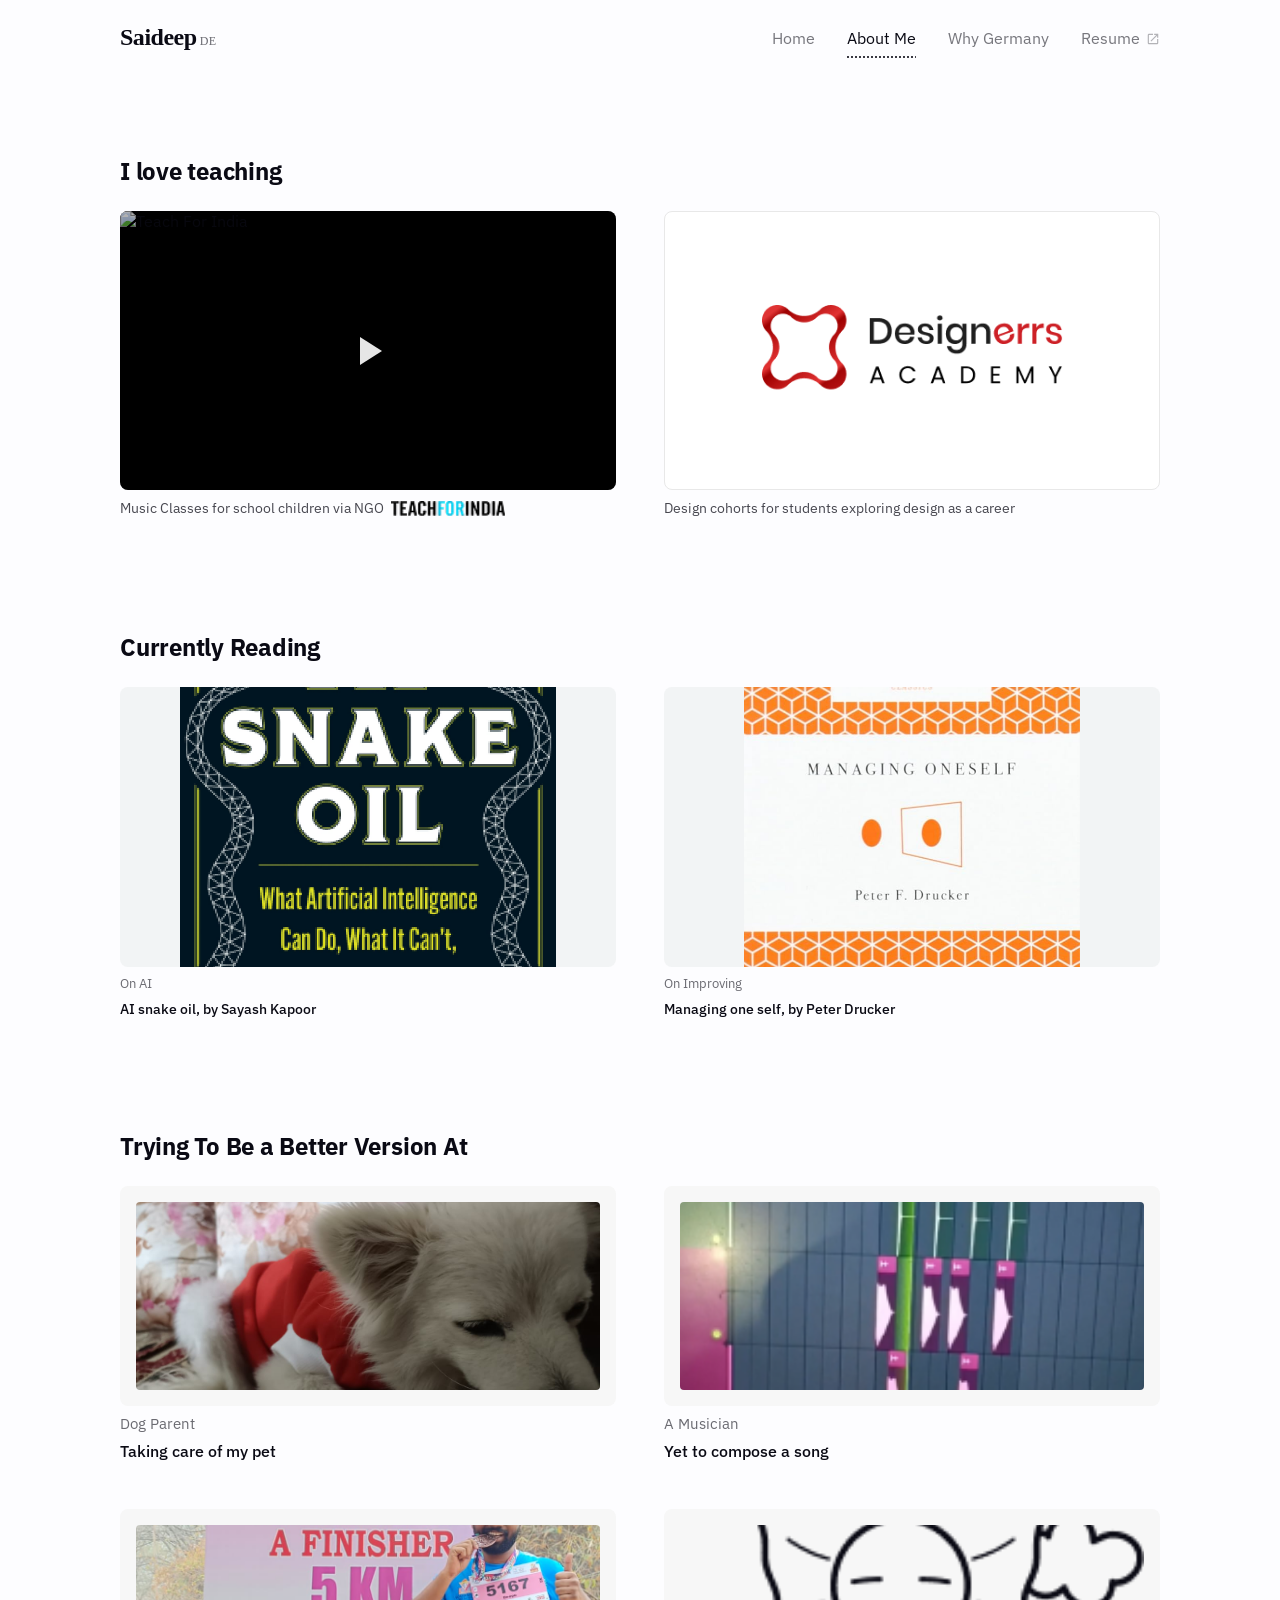
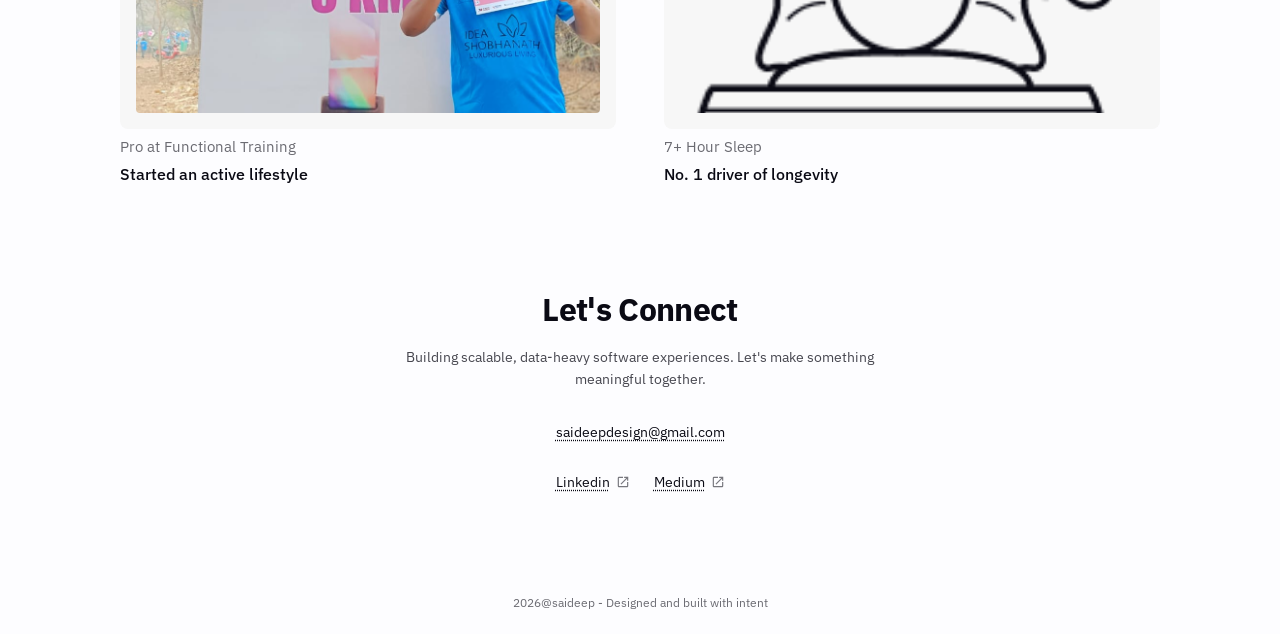
==== aboutme.html @ c702fae1 "Serve German resume PDF locally instead of Google Drive link; match About/Why connect spacing to Ind" ====
﻿<!DOCTYPE html>
<html lang="en">
<head>
  <meta charset="UTF-8" />
  <meta name="viewport" content="width=device-width, initial-scale=1.0" />
  <title>About Me — Saideep</title>
  <meta name=”description” content=”About Saideep Vangala — Senior Product Designer.” />
  <link rel="preconnect" href="https://fonts.googleapis.com" />
  <link rel="preconnect" href="https://fonts.gstatic.com" crossorigin />
  <link href="https://fonts.googleapis.com/css2?family=IBM+Plex+Sans:wght@400;500;600;700&display=swap" rel="stylesheet" />
  <link rel="stylesheet" href="portfolio-ds.css" />
  <script src="cursor.js" defer></script>
</head>
<body class="page-about">

  <!-- NAV (desktop) -->
  <nav>
    <a class="nav-logo" href="./index.html">Saideep<span class="logo-suffix">DE</span></a>
    <ul class="nav-links">
      <li><a href="./index.html">Home</a></li>
      <li><a href="./aboutme.html" class="active">About Me</a></li>
      <li><a href="./whygermany.html" class="why-Germany">Why Germany</a></li>
      <li><a href="./Saideep_Vangala_GER.pdf" target="_blank" rel="noopener">Resume <svg xmlns="http://www.w3.org/2000/svg" width="14" height="14" viewBox="0 0 24 24" fill="currentColor" class="icon-external-link"><path d="M19 19H5V5h7V3H5a2 2 0 00-2 2v14a2 2 0 002 2h14a2 2 0 002-2v-7h-2v7zM14 3v2h3.59l-9.83 9.83 1.41 1.41L19 6.41V10h2V3h-7z"/></svg></a></li>
    </ul>
  </nav>

  <!-- NAV (mobile bottom bar) -->
  <nav class="mobile-nav">
    <a href="./index.html"><span class="mobile-nav-label">Home</span></a>
    <a href="./aboutme.html" class="active"><span class="mobile-nav-label">About Me</span></a>
    <a href="./whygermany.html"><span class="mobile-nav-label">Why Germany</span></a>
    <a href="./Saideep_Vangala_GER.pdf" target="_blank" rel="noopener"><span class="mobile-nav-label">Resume <svg xmlns="http://www.w3.org/2000/svg" width="14" height="14" viewBox="0 0 24 24" fill="currentColor" class="icon-external-link"><path d="M19 19H5V5h7V3H5a2 2 0 00-2 2v14a2 2 0 002 2h14a2 2 0 002-2v-7h-2v7zM14 3v2h3.59l-9.83 9.83 1.41 1.41L19 6.41V10h2V3h-7z"/></svg></span></a>
  </nav>

  <div class="page">

    <!-- TEACHING -->
    <div>
      <h2 class="section-title">I love teaching</h2>
      <div class="teaching-grid">
        <div class="teaching-item">
          <a class="video-wrap" href="https://youtu.be/XAiQ-iBJ-Jc" target="_blank" rel="noopener">
            <img src="https://img.youtube.com/vi/XAiQ-iBJ-Jc/hqdefault.jpg" alt="Teach For India" style="width:100%;height:100%;object-fit:cover;display:block;" />
            <div class="play-btn">
              <svg viewBox="0 0 24 24"><path d="M8 5v14l11-7z"/></svg>
            </div>
          </a>
          <p class="item-label">Music Classes for school children via NGO <img src="images/teach%20for%20India%20Logo.png" alt="Teach For India" style="height:16px;vertical-align:middle;margin-left:4px;" /></p>
        </div>
        <div class="teaching-item">
          <div class="designerrs-wrap">
            <img src="images/designerrsLogo-new.png" alt="Designerrs Academy" />
          </div>
          <p class="item-label">Design cohorts for students exploring design as a career</p>
        </div>
      </div>
    </div>

    <!-- CURRENTLY READING -->
    <div class="reading-section">
      <h2 class="section-title">Currently Reading</h2>
      <div class="reading-grid">
        <div class="book-item">
          <div class="book-cover">
            <img src="images/AI%20Snake%20Oil.png" alt="AI Snake Oil" />
          </div>
          <p class="book-tag">On AI</p>
          <p class="book-title">AI snake oil, by Sayash Kapoor</p>
        </div>
        <div class="book-item">
          <div class="book-cover">
            <img src="images/Managing%20Oneself.jpg" alt="Managing Oneself" />
          </div>
          <p class="book-tag">On Improving</p>
          <p class="book-title">Managing one self, by Peter Drucker</p>
        </div>
      </div>
    </div>

    <!-- HOBBIES -->
    <div>
      <h2 class="section-title">Trying To Be a Better Version At</h2>
      <div class="hobbies-grid">
        <div class="hobby-item">
          <div class="hobby-img">
            <img src="images/Hobby%203.jpg" alt="Dog" />
          </div>
          <p class="hobby-tag">Dog Parent</p>
          <p class="hobby-title">Taking care of my pet</p>
        </div>
        <div class="hobby-item">
          <div class="hobby-img">
            <img src="images/DAW.png" alt="Music" />
          </div>
          <p class="hobby-tag">A Musician</p>
          <p class="hobby-title">Yet to compose a song</p>
        </div>
        <div class="hobby-item">
          <div class="hobby-img">
            <img src="images/Hobby%202.jpg" alt="Running" />
          </div>
          <p class="hobby-tag">Pro at Functional Training</p>
          <p class="hobby-title">Started an active lifestyle</p>
        </div>
        <div class="hobby-item">
          <div class="hobby-img">
            <img src="images/Sleep.png" alt="Sleep" />
          </div>
          <p class="hobby-tag">7+ Hour Sleep</p>
          <p class="hobby-title">No. 1 driver of longevity</p>
        </div>
      </div>
    </div>

    <!-- CONNECT -->
    <div class="connect">
      <h2>Let's Connect</h2>
      <p class="connect-sub">Building scalable, data-heavy software experiences. Let's make something meaningful together.</p>
      <div class="connect-links">
        <a href="mailto:saideepdesign@gmail.com">saideepdesign@gmail.com</a>
        <div class="connect-social">
          <a href="https://www.linkedin.com/in/saideep-vangala/" target="_blank" rel="noopener">Linkedin <svg xmlns="http://www.w3.org/2000/svg" width="14" height="14" viewBox="0 0 24 24" fill="currentColor" class="icon-external-link"><path d="M19 19H5V5h7V3H5a2 2 0 00-2 2v14a2 2 0 002 2h14a2 2 0 002-2v-7h-2v7zM14 3v2h3.59l-9.83 9.83 1.41 1.41L19 6.41V10h2V3h-7z"/></svg></a>
          <a href="https://medium.com/@saideepdesign" target="_blank" rel="noopener">Medium <svg xmlns="http://www.w3.org/2000/svg" width="14" height="14" viewBox="0 0 24 24" fill="currentColor" class="icon-external-link"><path d="M19 19H5V5h7V3H5a2 2 0 00-2 2v14a2 2 0 002 2h14a2 2 0 002-2v-7h-2v7zM14 3v2h3.59l-9.83 9.83 1.41 1.41L19 6.41V10h2V3h-7z"/></svg></a>
        </div>
      </div>
    </div>

  </div>

  <footer>2026@saideep - Designed and built with intent</footer>

</body>
</html>
---- portfolio-ds.css ----
/* ==========================================================================
   PORTFOLIO-DS — Saideep × Norway design system
   One shared stylesheet for index.html, aboutme.html, whynorway.html.

   Structure:
   1. TOKENS     — primitives, then semantic tokens built on top of them
   2. BASE       — reset + global element defaults
   3. ATOMS      — smallest reusable pieces (logo, nav link, button, tag, icon sizing, progress bar)
   4. MOLECULES  — page-specific composite components (cards), grouped by the page they belong to
   5. TEMPLATES  — page-level containers. A few values (section-title size, .page gap, .connect
                   container) genuinely differ per page, so those are scoped under body.page-home /
                   body.page-about / body.page-why rather than forced into one shared value.
   6. RESPONSIVE — breakpoints: ≤960px (tablet), ≤600px (mobile)

   Each HTML page needs exactly one line in <head>:
     <link rel="stylesheet" href="portfolio-ds.css" />
   and a page-identifying class on <body>: page-home / page-about / page-why.
   ========================================================================== */


/* ── 1. TOKENS ─────────────────────────────────────────────────────────── */

:root {
  /* Primitives — raw values, not referenced directly outside this block */
  --color-white:    #FFFFFF;
  --color-gray-25:  #FDFDFF;
  --color-gray-50:  #F7F7F7;
  --color-gray-75:  #F0F4FF;
  --color-gray-100: #EBEBEB;
  --color-gray-150: #E8E8E8;
  --color-gray-200: #DDDDDD;
  --color-ink:      #0A0A14;
  --color-ink-rgb:  10, 10, 20;
  --color-black:    #000000;
  --color-red-500:  #E42F28; /* Norway flag red — decorative accent only */
  --color-blue-600: #205FAF; /* Norway flag blue — decorative accent only */

  --font-sans:  'IBM Plex Sans', sans-serif;
  --font-serif: Georgia, serif;

  --font-size-11: 11px; --font-size-12: 12px; --font-size-13: 13px; --font-size-14: 14px;
  --font-size-15: 15px; --font-size-16: 16px; --font-size-24: 24px; --font-size-28: 28px;
  --font-size-30: 30px; --font-size-32: 32px; --font-size-36: 36px; --font-size-40: 40px;
  --font-size-48: 48px; --font-size-56: 56px;

  --font-weight-regular: 400; --font-weight-medium: 500;
  --font-weight-semibold: 600; --font-weight-bold: 700;

  --line-height-tight: 1.05; --line-height-snug: 1.3; --line-height-normal: 1.5;
  --line-height-relaxed: 1.6; --line-height-loose: 1.7;

  --tracking-tight: -0.02em; --tracking-snug: -0.01em;
  --tracking-wide: 0.03em; --tracking-wider: 0.08em;

  /* Spacing — 8px base unit. --space-half is the one sanctioned exception
     for micro adjustments (icon gaps); never use it between cards/sections. */
  --space-half: 4px; --space-1: 8px; --space-2: 16px; --space-3: 24px;
  --space-4: 32px; --space-5: 40px; --space-6: 48px; --space-7: 56px;
  --space-8: 64px; --space-9: 72px; --space-10: 80px; --space-11: 96px;
  --space-12: 120px; --space-13: 160px;

  --radius-sm: 4px; --radius-md: 8px; --radius-full: 999px;
  --ease-standard: 0.15s ease; --ease-standard-md: 0.2s ease;

  /* Semantic — components should consume these, not the primitives above */
  --color-bg-canvas:              var(--color-gray-25);
  --color-bg-surface:              var(--color-gray-75);
  --color-bg-card:                var(--color-gray-50);
  --color-bg-tag:                 var(--color-gray-100);
  --color-bg-image-placeholder:   var(--color-gray-150);
  --color-bg-image-placeholder-2: var(--color-gray-200);
  --color-bg-overlay-scrim:       rgba(0, 0, 0, 0.3);
  --color-bg-overlay-scrim-hover: rgba(0, 0, 0, 0.45);
  --color-bg-hover-wash:          rgba(var(--color-ink-rgb), 0.04);
  --color-bg-track:               rgba(var(--color-ink-rgb), 0.12);

  /* Text — contrast ratios measured against --color-bg-canvas (#FDFDFF) */
  --color-text-primary:   var(--color-ink);                 /* 19.4:1 — AAA */
  --color-text-secondary: rgba(var(--color-ink-rgb), 0.75); /* 9.1:1  — AAA */
  --color-text-tertiary:  rgba(var(--color-ink-rgb), 0.6);  /* 5.2:1  — AA  */
  --color-text-on-dark:   var(--color-white);
  /* NOTE: components below still use 0.55 alpha in a couple of spots to match
     today's live rendering exactly (mobile-nav inactive state, resume-icon
     opacity). That measures ~4.36:1, just under AA's 4.5:1 floor for normal
     text. --color-text-tertiary above is the corrected token (~5.2:1) — adopt
     it the next time those specific rules get touched. */

  --color-border: var(--color-gray-150);
  --color-brand-red:  var(--color-red-500);
  --color-brand-blue: var(--color-blue-600);

  --space-page-margin:        var(--space-12);
  --space-page-margin-tablet: var(--space-5);
  --space-page-margin-mobile: var(--space-3);
  --space-section-gap:        var(--space-10);
  --space-card-padding-lg:    var(--space-4);
  --space-card-padding-md:    var(--space-2);
  --space-card-gap-roomy:     var(--space-10);
  --space-card-gap-cozy:      var(--space-6);
  --space-card-gap-tight:     var(--space-4);

  --radius-card: var(--radius-md);
  --radius-pill: var(--radius-full);
}


/* ── 2. BASE ───────────────────────────────────────────────────────────── */

*, *::before, *::after { box-sizing: border-box; margin: 0; padding: 0; }

body {
  font-family: var(--font-sans);
  background: var(--color-bg-canvas);
  color: var(--color-text-primary);
  -webkit-font-smoothing: antialiased;
}

a { text-decoration: none; color: inherit; }


/* ── 3. ATOMS ──────────────────────────────────────────────────────────── */

/* Logo / wordmark */
.nav-logo {
  font-size: var(--font-size-24);
  font-weight: var(--font-weight-bold);
  color: var(--color-text-primary);
  letter-spacing: var(--tracking-tight);
  display: flex;
  align-items: baseline;
  gap: 3px; /* micro, intentionally off-grid */
  font-family: var(--font-serif);
}

.nav-logo .logo-suffix {
  font-size: var(--font-size-12);
  font-weight: var(--font-weight-regular);
  opacity: 0.6;
  letter-spacing: var(--tracking-wide);
}

/* Desktop nav bar + nav links (identical on every page) */
nav {
  display: flex;
  align-items: center;
  justify-content: space-between;
  padding: var(--space-3) var(--space-page-margin);
  max-width: 1440px;
  margin: 0 auto;
}

.nav-links {
  display: flex;
  align-items: center;
  gap: var(--space-4);
  list-style: none;
}

.nav-links a {
  font-size: var(--font-size-16);
  font-weight: var(--font-weight-regular);
  color: var(--color-text-primary);
  opacity: 0.55;
  text-decoration: none;
  transition: opacity var(--ease-standard);
}

.nav-links a.active {
  opacity: 1;
  text-decoration: underline;
  text-decoration-style: dotted;
  text-underline-offset: 13px;
  text-decoration-color: var(--color-text-primary);
}

.nav-links a:hover:not(.active) {
  opacity: 1;
  text-decoration: underline;
  text-decoration-style: dotted;
  text-underline-offset: 13px;
  text-decoration-color: var(--color-text-primary);
}

/* Decorative hover-only flourish — country flag gradient text-fill.
   Acceptable only as a transient hover state on a single nav word; never
   use this as a resting/readable text color (contrast ~4.4:1, under AA). */
.nav-links a.why-norway:hover {
  background: linear-gradient(140deg, var(--color-brand-red) 58%, rgba(255,255,255,0.7) 68%, var(--color-brand-blue) 78%);
  -webkit-background-clip: text;
  -webkit-text-fill-color: transparent;
  background-clip: text;
  opacity: 1;
  text-decoration: underline;
  text-decoration-style: dotted;
  text-underline-offset: 13px;
  text-decoration-color: var(--color-text-primary);
}


/* External-link icon (used inline next to "Resume" in nav, and social links in Connect) */
.icon-external-link { opacity: 0.55; vertical-align: middle; margin-left: 2px; transition: opacity var(--ease-standard); }
a:hover .icon-external-link { opacity: 1; }

/* Pill tag — work-tag is the only background-filled pill in the system */
.work-tag {
  font-size: var(--font-size-12);
  font-weight: var(--font-weight-regular);
  color: var(--color-text-secondary);
  background: var(--color-bg-tag);
  padding: var(--space-half) 10px;
  border-radius: var(--radius-pill);
  display: inline-block;
}

/* Outline button — "View Case Study →" */
.work-btn {
  display: inline-flex;
  align-items: center;
  gap: var(--space-1);
  padding: var(--space-2);
  border: 1px dashed var(--color-text-primary);
  border-radius: var(--radius-card);
  font-size: var(--font-size-14);
  font-weight: var(--font-weight-regular);
  color: var(--color-text-primary);
  background: transparent;
  cursor: pointer;
  transition: background var(--ease-standard);
  text-decoration: none;
}

.work-btn:hover { background: var(--color-bg-hover-wash); }
.work-btn svg { width: 14px; height: 14px; flex-shrink: 0; }

/* Play button — overlays a video thumbnail */
.play-btn {
  position: absolute;
  inset: 0;
  display: flex;
  align-items: center;
  justify-content: center;
  background: var(--color-bg-overlay-scrim);
  transition: background var(--ease-standard-md);
}

.play-btn:hover { background: var(--color-bg-overlay-scrim-hover); }
.play-btn svg { width: 48px; height: 48px; fill: var(--color-text-on-dark); opacity: 0.9; }

/* Progress bar — language proficiency indicator */
.lang-bar-wrap { margin-top: var(--space-half); }

.lang-bar {
  height: 4px;
  background: var(--color-bg-track);
  border-radius: var(--radius-pill);
  overflow: hidden;
}

.lang-bar-fill {
  height: 100%;
  background: var(--color-text-primary);
  border-radius: var(--radius-pill);
}

.lang-label { font-size: var(--font-size-13); color: var(--color-text-tertiary); margin-top: 6px; }

/* Mobile bottom nav bar (identical on every page) */
.mobile-nav {
  display: none;
  position: fixed;
  bottom: 0; left: 0; right: 0;
  z-index: 100;
  background: var(--color-bg-canvas);
  box-shadow: 0 -2px 8px rgba(0, 0, 0, 0.06);
  padding: 0 0 env(safe-area-inset-bottom, 0px) 0;
  align-items: stretch;
}

.mobile-nav a {
  flex: 1;
  display: flex;
  justify-content: center;
  min-height: 44px;
  padding: 0 12px;
  font-size: var(--font-size-14);
  font-weight: var(--font-weight-regular);
  color: var(--color-text-primary);
  text-decoration: none;
}

/* Shrink-wraps to the label's own text/icon width, and stretches to the
   full tab height (via the parent's default align-items: stretch) so the
   active indicator below can size and position itself off this box alone. */
.mobile-nav-label {
  position: relative;
  display: inline-flex;
  align-items: center;
  gap: 6px;
}

.mobile-nav a.active {
  font-weight: var(--font-weight-medium);
}

.mobile-nav a.active .mobile-nav-label::before {
  content: '';
  position: absolute;
  top: 0; left: 0; right: 0;
  border-top: 2px dotted var(--color-text-primary);
}

/* Connect block — inner elements (shared verbatim across all 3 pages;
   the outer container is scoped per page in §5 TEMPLATES) */
.connect h2 { font-size: var(--font-size-32); font-weight: var(--font-weight-bold); letter-spacing: var(--tracking-tight); }

.connect-sub {
  font-size: var(--font-size-14);
  color: var(--color-text-secondary);
  line-height: var(--line-height-relaxed);
  max-width: 520px;
  margin-top: -16px; /* micro, intentionally off-grid: pulls sub-line closer to heading */
}

.connect-links { display: flex; flex-direction: column; align-items: center; gap: var(--space-4); }

.connect-links a {
  font-size: var(--font-size-14);
  color: var(--color-text-primary);
  text-decoration: underline;
  text-decoration-style: dotted;
  text-underline-offset: 3px;
}

.connect-social { display: flex; gap: var(--space-3); }
.connect-social a {
  display: inline-flex;
  align-items: center;
  gap: 4px;
  font-size: var(--font-size-14);
  color: var(--color-text-primary);
  text-decoration: underline;
  text-decoration-style: dotted;
  text-underline-offset: 3px;
  text-decoration-color: var(--color-text-primary);
}

/* Footer (identical on every page) */
footer {
  text-align: center;
  padding: var(--space-3) var(--space-page-margin);
  font-size: var(--font-size-12);
  color: var(--color-text-tertiary);
}


/* ── 4. MOLECULES ──────────────────────────────────────────────────────── */

/* — Home: hero — */
.hero {
  max-width: 1440px;
  margin: 0 auto;
  padding: var(--space-13) var(--space-page-margin) var(--space-12);
  display: flex;
  flex-direction: row;
  align-items: flex-start;
  justify-content: space-between;
  gap: 10px; /* micro, intentionally off-grid */
}

.hero-text { flex: 1; }

.hero h1 {
  font-size: var(--font-size-56);
  font-weight: var(--font-weight-bold);
  line-height: var(--line-height-tight);
  letter-spacing: var(--tracking-tight);
  margin-bottom: var(--space-2);
}

.hero-sub { font-size: var(--font-size-14); color: var(--color-text-tertiary); line-height: var(--line-height-relaxed); }
.hero-prev { font-size: var(--font-size-14); color: var(--color-text-tertiary); margin-top: var(--space-4); }
.hero-prev-companies { color: var(--color-text-primary); font-weight: var(--font-weight-semibold); }

.hero-photo {
  width: 28%;
  flex-shrink: 0;
  border-radius: var(--radius-card);
  overflow: hidden;
  background: var(--color-bg-card);
  aspect-ratio: 4/3.5;
}

.hero-photo img {
  width: 100%; height: 100%;
  object-fit: cover;
  object-position: top center;
  filter: grayscale(100%);
  display: block;
}

/* — Home: work cards — */
.work-grid { display: grid; grid-template-columns: 1fr 1fr; gap: var(--space-card-gap-roomy); }

.work-card {
  background: var(--color-bg-card);
  border-radius: var(--radius-card);
  overflow: hidden;
  display: flex;
  flex-direction: row;
  cursor: pointer;
  transition: opacity var(--ease-standard-md);
}

.work-card:hover { opacity: 0.85; }

.work-card-image { width: 42%; flex-shrink: 0; overflow: hidden; background: var(--color-bg-image-placeholder); }
.work-card-image img { width: 100%; height: 100%; object-fit: cover; display: block; }

.work-card-content {
  flex: 1;
  padding: var(--space-card-padding-md);
  display: flex;
  flex-direction: column;
  gap: var(--space-2);
  align-items: flex-start;
}

.work-card-body { display: flex; flex-direction: column; gap: var(--space-1); }
.work-card-body h3 { font-size: var(--font-size-16); font-weight: var(--font-weight-bold); line-height: var(--line-height-snug); letter-spacing: var(--tracking-snug); color: var(--color-text-primary); }
.work-card-body p { font-size: var(--font-size-14); color: var(--color-text-secondary); line-height: var(--line-height-relaxed); }

/* — Home: "why norway" preview cards — */
.why-grid { display: grid; grid-template-columns: 1fr 1fr; gap: var(--space-card-gap-tight); }
.why-card { background: var(--color-bg-card); border-radius: var(--radius-card); padding: var(--space-card-padding-lg); }
.why-card.full { grid-column: 1 / -1; }
.why-card .icon { font-size: var(--font-size-24); margin-bottom: var(--space-2); }
.why-card h3 { font-size: var(--font-size-16); font-weight: var(--font-weight-bold); line-height: var(--line-height-snug); margin-bottom: 10px; letter-spacing: var(--tracking-snug); }
.why-card p { font-size: var(--font-size-14); color: var(--color-text-secondary); line-height: var(--line-height-loose); }

/* — Home: journey cards — */
.journey-grid { display: grid; grid-template-columns: repeat(3, 1fr); gap: var(--space-card-gap-tight); }
.journey-card { background: var(--color-bg-card); border-radius: var(--radius-card); overflow: hidden; }
.journey-card-img { width: 100%; aspect-ratio: 16/9; object-fit: cover; display: block; background: var(--color-bg-image-placeholder-2); }
.journey-card-body { padding: var(--space-2); display: flex; flex-direction: column; gap: 6px; }
.journey-tag { font-size: var(--font-size-12); font-weight: var(--font-weight-semibold); color: var(--color-text-tertiary); text-transform: uppercase; letter-spacing: var(--tracking-wider); }
.journey-card-body h3 { font-size: var(--font-size-15); font-weight: var(--font-weight-bold); line-height: var(--line-height-snug); color: var(--color-text-primary); }
.journey-card-body p { font-size: var(--font-size-14); color: var(--color-text-secondary); line-height: var(--line-height-relaxed); }

/* — About: teaching — */
.teaching-grid { display: grid; grid-template-columns: 1fr 1fr; gap: var(--space-card-gap-cozy); }
.teaching-item { display: flex; flex-direction: column; gap: var(--space-1); }

.video-wrap { position: relative; border-radius: var(--radius-card); overflow: hidden; background: var(--color-black); aspect-ratio: 16/9; }
.video-wrap video { width: 100%; height: 100%; object-fit: cover; display: block; }

.designerrs-wrap {
  border-radius: var(--radius-card);
  overflow: hidden;
  background: var(--color-white);
  border: 1px solid var(--color-border);
  aspect-ratio: 16/9;
  display: flex;
  align-items: center;
  justify-content: center;
  padding: var(--space-4);
}
.designerrs-wrap img { max-width: 70%; max-height: 70%; object-fit: contain; }

.item-label { font-size: var(--font-size-14); color: var(--color-text-secondary); line-height: var(--line-height-normal); }

/* — About: reading — */
.reading-section { background: var(--color-bg-canvas); padding: var(--space-4) 0; }
.reading-grid { display: grid; grid-template-columns: 1fr 1fr; gap: var(--space-card-gap-cozy); }
.book-item { display: flex; flex-direction: column; gap: var(--space-1); }
.book-cover { border-radius: var(--radius-card); overflow: hidden; background: var(--color-bg-card); aspect-ratio: 3/4; max-height: 280px; }
.book-cover img { width: 100%; height: 100%; object-fit: cover; display: block; }
.book-tag { font-size: var(--font-size-13); color: var(--color-text-tertiary); }
.book-title { font-size: var(--font-size-14); font-weight: var(--font-weight-medium); color: var(--color-text-primary); }

/* — About: hobbies — */
.hobbies-grid { display: grid; grid-template-columns: 1fr 1fr; gap: var(--space-card-gap-cozy); }
.hobby-item { display: flex; flex-direction: column; gap: var(--space-1); }
.hobby-img { border-radius: var(--radius-card); overflow: hidden; background: var(--color-bg-card); aspect-ratio: 4/3; max-height: 220px; padding: var(--space-2); }
.hobby-img img { width: 100%; height: 100%; object-fit: cover; display: block; border-radius: var(--radius-sm); }
.hobby-tag { font-size: var(--font-size-15); color: var(--color-text-tertiary); }
.hobby-title { font-size: var(--font-size-16); font-weight: var(--font-weight-medium); color: var(--color-text-primary); }

/* — Why Norway: hero — */
.hero-block { display: flex; flex-direction: column; gap: var(--space-2); }
.hero-block h1 { font-size: var(--font-size-48); font-weight: var(--font-weight-bold); line-height: var(--line-height-tight); letter-spacing: var(--tracking-tight); max-width: 720px; }
.hero-block p { font-size: var(--font-size-16); color: var(--color-text-secondary); line-height: var(--line-height-loose); max-width: 620px; }

/* — Why Norway: reason cards — */
.reason-grid { display: grid; grid-template-columns: 1fr 1fr; gap: var(--space-card-gap-tight); }
.reason-card { background: var(--color-bg-card); border-radius: var(--radius-card); padding: var(--space-card-padding-lg); display: flex; flex-direction: column; gap: 12px; }
.reason-card.full { grid-column: 1 / -1; }
.reason-card .icon { font-size: var(--font-size-24); }
.reason-card h3 { font-size: var(--font-size-16); font-weight: var(--font-weight-bold); line-height: var(--line-height-snug); letter-spacing: var(--tracking-snug); }
.reason-card p { font-size: var(--font-size-14); color: var(--color-text-secondary); line-height: var(--line-height-loose); }

/* — Why Norway: stat row — */
.stat-row { display: grid; grid-template-columns: repeat(3, 1fr); gap: var(--space-card-gap-tight); }
.stat-card { background: var(--color-bg-card); border-radius: var(--radius-card); padding: var(--space-card-padding-lg); display: flex; flex-direction: column; gap: var(--space-1); }
.stat-number { font-size: var(--font-size-36); font-weight: var(--font-weight-bold); letter-spacing: -0.03em; }
.stat-label { font-size: var(--font-size-14); color: var(--color-text-secondary); line-height: var(--line-height-normal); }

/* — Why Norway: culture grid — */
.culture-grid { display: grid; grid-template-columns: repeat(3, 1fr); gap: var(--space-card-gap-tight); }
.culture-card { background: var(--color-bg-card); border-radius: var(--radius-card); overflow: hidden; }
.culture-img { width: 100%; aspect-ratio: 16/9; object-fit: cover; display: block; background: var(--color-bg-image-placeholder-2); }
.culture-body { padding: var(--space-2); display: flex; flex-direction: column; gap: 6px; }
.culture-tag { font-size: var(--font-size-12); font-weight: var(--font-weight-semibold); color: var(--color-text-tertiary); text-transform: uppercase; letter-spacing: var(--tracking-wider); }
.culture-body h3 { font-size: var(--font-size-15); font-weight: var(--font-weight-bold); line-height: var(--line-height-snug); }
.culture-body p { font-size: var(--font-size-14); color: var(--color-text-secondary); line-height: var(--line-height-relaxed); }


/* ── 5. TEMPLATES ──────────────────────────────────────────────────────── */

/* Home: per-section container (no single .page wrapper on this page) */
body.page-home .section { max-width: 1440px; margin: 0 auto; padding: var(--space-10) var(--space-page-margin); }
body.page-home .section-title { font-size: var(--font-size-24); font-weight: var(--font-weight-bold); letter-spacing: var(--tracking-snug); margin-bottom: var(--space-5); }
body.page-home .connect { max-width: 1440px; margin: 0 auto; padding: var(--space-10) var(--space-page-margin); text-align: center; display: flex; flex-direction: column; align-items: center; gap: var(--space-4); }

/* About: single flex-column .page wrapper */
body.page-about .page { max-width: 1440px; margin: 0 auto; padding: var(--space-10) var(--space-page-margin); display: flex; flex-direction: column; gap: var(--space-10); }
body.page-about .section-title { font-size: var(--font-size-24); font-weight: var(--font-weight-bold); letter-spacing: var(--tracking-snug); margin-bottom: var(--space-3); }
body.page-about .connect { text-align: center; display: flex; flex-direction: column; align-items: center; gap: var(--space-4); padding-bottom: 0; margin-top: var(--space-3); }

/* Why Norway: same .page pattern as About, but roomier vertical rhythm and a larger section title */
body.page-why .page { max-width: 1440px; margin: 0 auto; padding: var(--space-10) var(--space-page-margin); display: flex; flex-direction: column; gap: var(--space-13); }
body.page-why .section-title { font-size: var(--font-size-28); font-weight: var(--font-weight-bold); letter-spacing: var(--tracking-snug); margin-bottom: var(--space-3); }
body.page-why .connect { text-align: center; display: flex; flex-direction: column; align-items: center; gap: var(--space-4); padding-bottom: 0; margin-top: var(--space-3); }


/* ── 6. RESPONSIVE ─────────────────────────────────────────────────────── */

@media (max-width: 960px) {
  nav { padding: var(--space-5) var(--space-page-margin-tablet); }
  footer { padding: var(--space-3) var(--space-page-margin-tablet); }

  body.page-home .hero { padding: var(--space-9) var(--space-page-margin-tablet) var(--space-6); }
  body.page-home .hero h1 { font-size: var(--font-size-40); }
  body.page-home .hero-photo { width: 36%; }
  body.page-home .section { padding: var(--space-6) var(--space-page-margin-tablet); }
  body.page-home .work-grid { grid-template-columns: 1fr; gap: var(--space-3); }
  body.page-home .why-grid { grid-template-columns: 1fr; }
  body.page-home .why-card.full { grid-column: 1; }
  body.page-home .journey-grid { grid-template-columns: 1fr 1fr; }
  body.page-home .connect { padding: var(--space-6) var(--space-page-margin-tablet); }

  body.page-about .page,
  body.page-why .page { padding: var(--space-6) var(--space-page-margin-tablet); gap: var(--space-6); }
  body.page-about .teaching-grid { grid-template-columns: 1fr; }
  body.page-about .reading-grid { grid-template-columns: 1fr 1fr; }
  body.page-about .hobbies-grid { grid-template-columns: 1fr 1fr; }

  body.page-why .hero-block h1 { font-size: var(--font-size-36); }
  body.page-why .reason-grid { grid-template-columns: 1fr; }
  body.page-why .reason-card.full { grid-column: 1; }
  body.page-why .stat-row { grid-template-columns: 1fr 1fr; }
  body.page-why .culture-grid { grid-template-columns: 1fr 1fr; }
}

@media (max-width: 600px) {
  nav { display: none; }
  .mobile-nav { display: flex; }
  body { padding-bottom: calc(44px + env(safe-area-inset-bottom, 0px)); }
  footer { padding: var(--space-2) var(--space-page-margin-mobile); }

  body.page-home .hero { padding: var(--space-5) var(--space-page-margin-mobile) var(--space-4); flex-direction: column-reverse; }
  body.page-home .hero-photo { width: 100%; aspect-ratio: 16/9; }
  body.page-home .hero h1 { font-size: var(--font-size-30); }
  body.page-home .section { padding: var(--space-5) var(--space-page-margin-mobile); }
  body.page-home .work-card { flex-direction: column; }
  body.page-home .work-card-image { width: 100%; height: 180px; }
  body.page-home .journey-grid { grid-template-columns: 1fr; }
  body.page-home .connect { padding: var(--space-5) var(--space-page-margin-mobile); }

  body.page-about .page,
  body.page-why .page { padding: var(--space-5) var(--space-page-margin-mobile); gap: var(--space-6); }
  body.page-about .reading-grid { grid-template-columns: 1fr; }
  body.page-about .hobbies-grid { grid-template-columns: 1fr; }

  body.page-why .hero-block h1 { font-size: var(--font-size-28); }
  body.page-why .stat-row { grid-template-columns: 1fr; }
  body.page-why .culture-grid { grid-template-columns: 1fr; }
}

@media (min-width: 601px) {
  .mobile-nav { display: none; }
}


/* ── 7. CUSTOM CURSOR ──────────────────────────────────────────────────── */
/* Only the country flag on .why-norway hover. Native cursor everywhere else. */

.cursor-flag {
  position: fixed;
  top: 0; left: 0;
  pointer-events: none;
  z-index: 9999;
  opacity: 0;
  transition: opacity var(--ease-standard);
  filter: drop-shadow(0 1px 3px rgba(var(--color-ink-rgb), 0.3));
}

html.cursor-flag-active .cursor-flag { opacity: 1; }
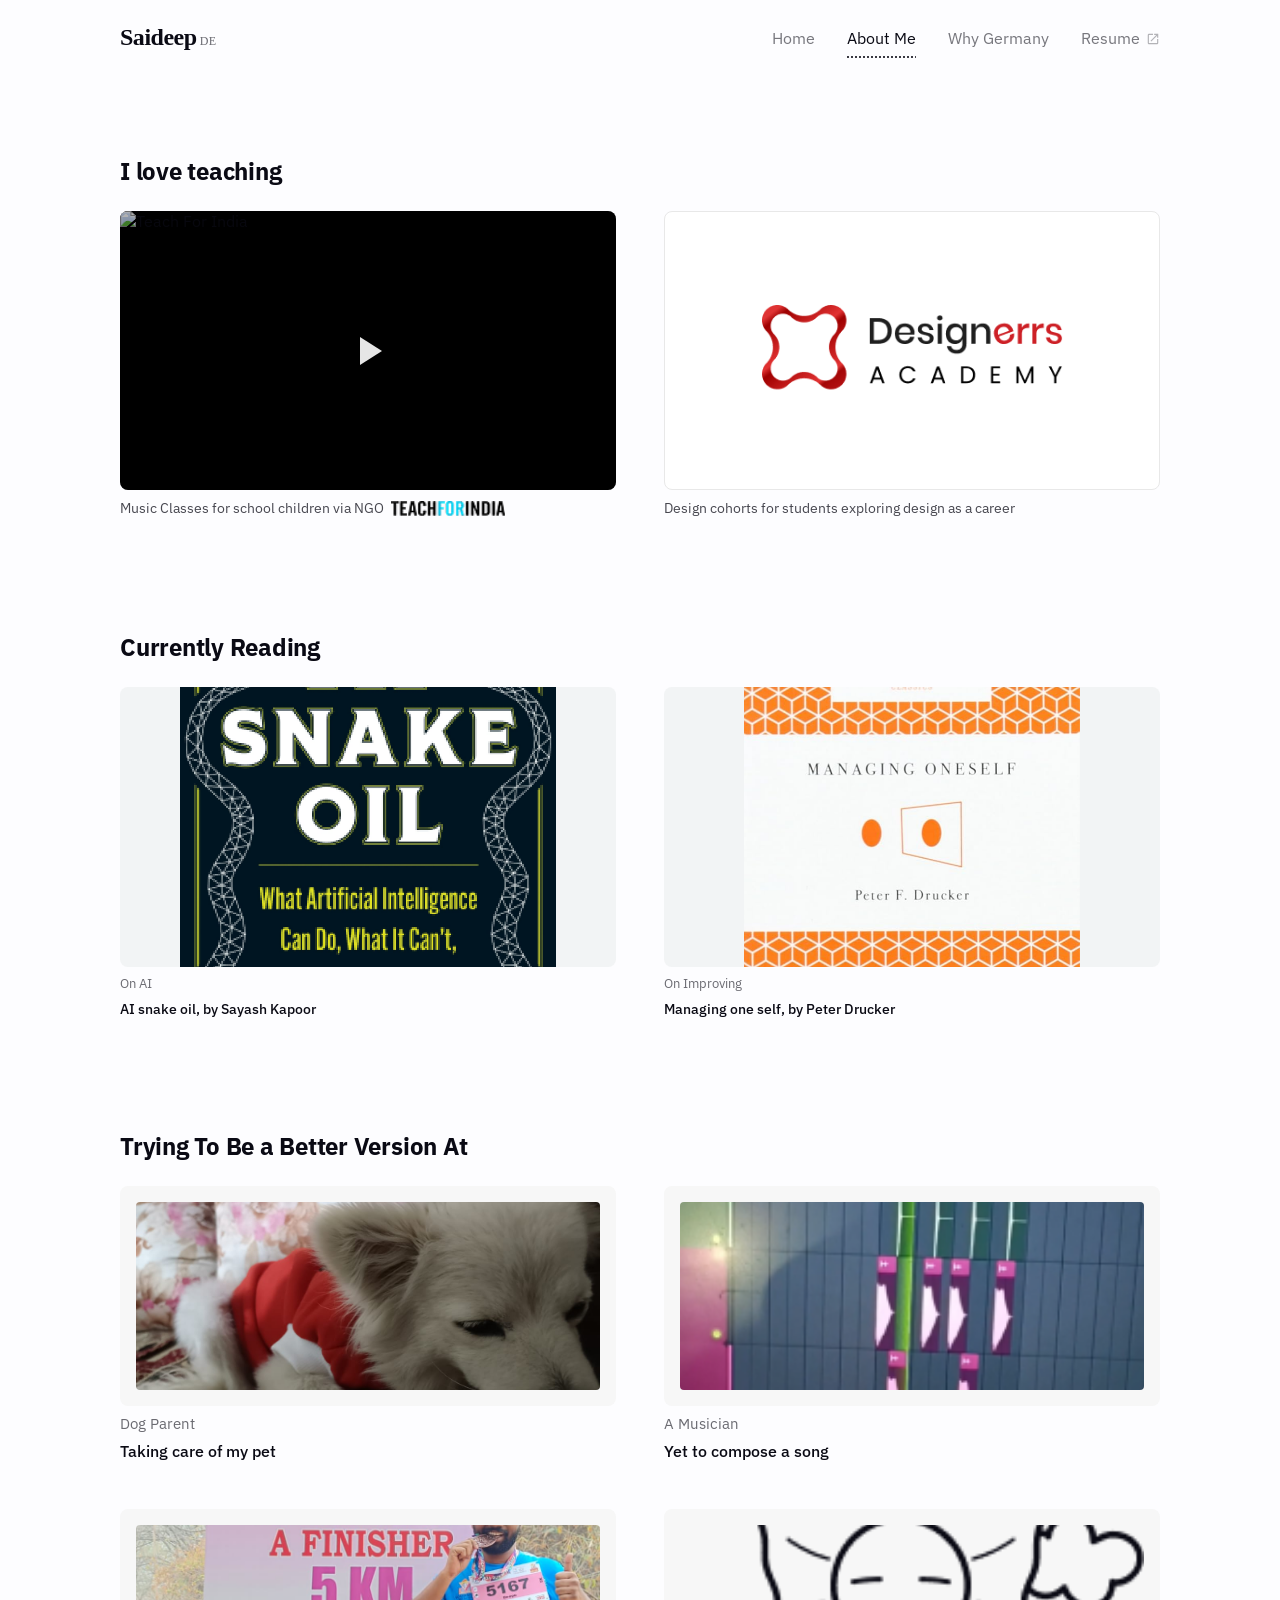
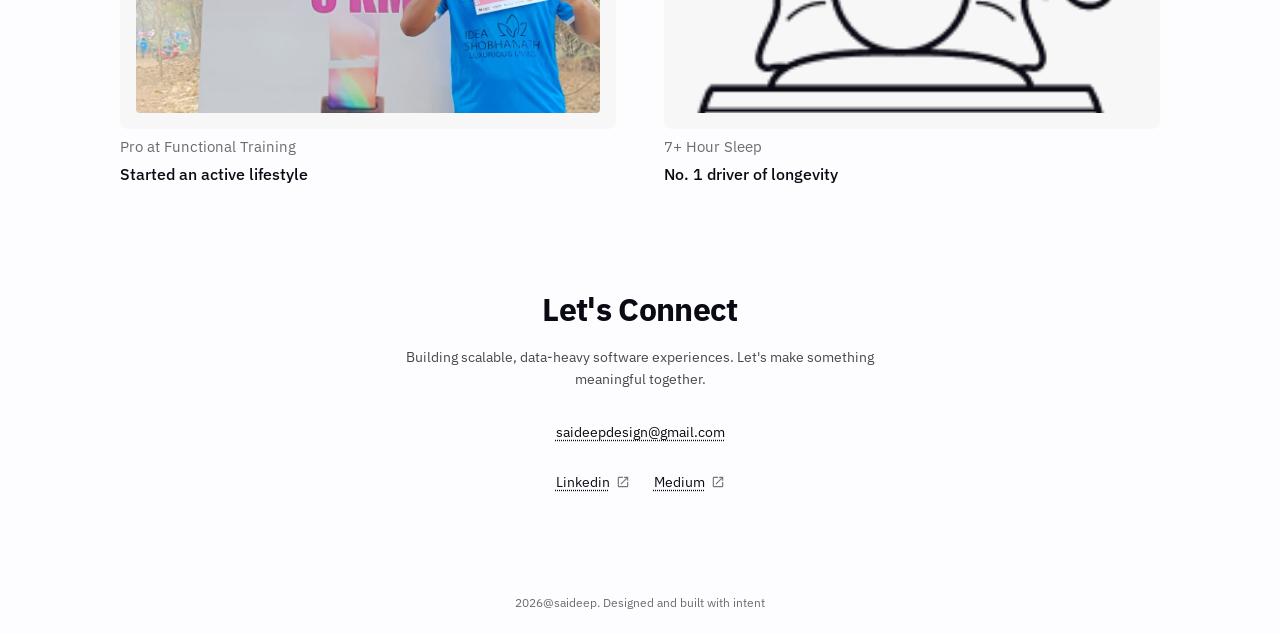
==== commit 6747c97d: "Double Why Germany headline size; remove all dashes from site copy Headline now scales at 96px/72px/" ====
--- a/aboutme.html
+++ b/aboutme.html
@@ -3,8 +3,8 @@
 <head>
   <meta charset="UTF-8" />
   <meta name="viewport" content="width=device-width, initial-scale=1.0" />
-  <title>About Me — Saideep</title>
-  <meta name=”description” content=”About Saideep Vangala — Senior Product Designer.” />
+  <title>About Me: Saideep</title>
+  <meta name=”description” content=”About Saideep Vangala, Senior Product Designer.” />
   <link rel="preconnect" href="https://fonts.googleapis.com" />
   <link rel="preconnect" href="https://fonts.gstatic.com" crossorigin />
   <link href="https://fonts.googleapis.com/css2?family=IBM+Plex+Sans:wght@400;500;600;700&display=swap" rel="stylesheet" />
@@ -127,7 +127,7 @@
 
   </div>
 
-  <footer>2026@saideep - Designed and built with intent</footer>
+  <footer>2026@saideep. Designed and built with intent</footer>
 
 </body>
 </html>
--- a/portfolio-ds.css
+++ b/portfolio-ds.css
@@ -486,9 +486,10 @@
 .hobby-title { font-size: var(--font-size-16); font-weight: var(--font-weight-medium); color: var(--color-text-primary); }
 
 /* — Why Norway: hero — */
-.hero-block { display: flex; flex-direction: column; gap: var(--space-2); }
-.hero-block h1 { font-size: var(--font-size-48); font-weight: var(--font-weight-bold); line-height: var(--line-height-tight); letter-spacing: var(--tracking-tight); max-width: 720px; }
-.hero-block p { font-size: var(--font-size-16); color: var(--color-text-secondary); line-height: var(--line-height-loose); max-width: 620px; }
+.hero-block { display: flex; flex-direction: row; align-items: flex-start; justify-content: space-between; gap: var(--space-6); }
+.hero-block h1 { font-size: calc(var(--font-size-48) * 2); font-weight: var(--font-weight-bold); line-height: var(--line-height-tight); letter-spacing: var(--tracking-tight); max-width: 680px; flex-shrink: 0; }
+.hero-block-copy { display: flex; flex-direction: column; gap: var(--space-4); padding-top: var(--space-1); }
+.hero-block p { font-size: var(--font-size-16); color: var(--color-text-secondary); line-height: var(--line-height-loose); max-width: 420px; }
 
 /* — Why Norway: reason cards — */
 .reason-grid { display: grid; grid-template-columns: 1fr 1fr; gap: var(--space-card-gap-tight); }
@@ -554,7 +555,10 @@
   body.page-about .reading-grid { grid-template-columns: 1fr 1fr; }
   body.page-about .hobbies-grid { grid-template-columns: 1fr 1fr; }
 
-  body.page-why .hero-block h1 { font-size: var(--font-size-36); }
+  .hero-block { flex-direction: column; gap: var(--space-3); }
+  .hero-block h1 { max-width: none; }
+  .hero-block-copy { padding-top: 0; }
+  body.page-why .hero-block h1 { font-size: calc(var(--font-size-36) * 2); max-width: none; }
   body.page-why .reason-grid { grid-template-columns: 1fr; }
   body.page-why .reason-card.full { grid-column: 1; }
   body.page-why .stat-row { grid-template-columns: 1fr 1fr; }
@@ -581,7 +585,7 @@
   body.page-about .reading-grid { grid-template-columns: 1fr; }
   body.page-about .hobbies-grid { grid-template-columns: 1fr; }
 
-  body.page-why .hero-block h1 { font-size: var(--font-size-28); }
+  body.page-why .hero-block h1 { font-size: calc(var(--font-size-28) * 2); }
   body.page-why .stat-row { grid-template-columns: 1fr; }
   body.page-why .culture-grid { grid-template-columns: 1fr; }
 }
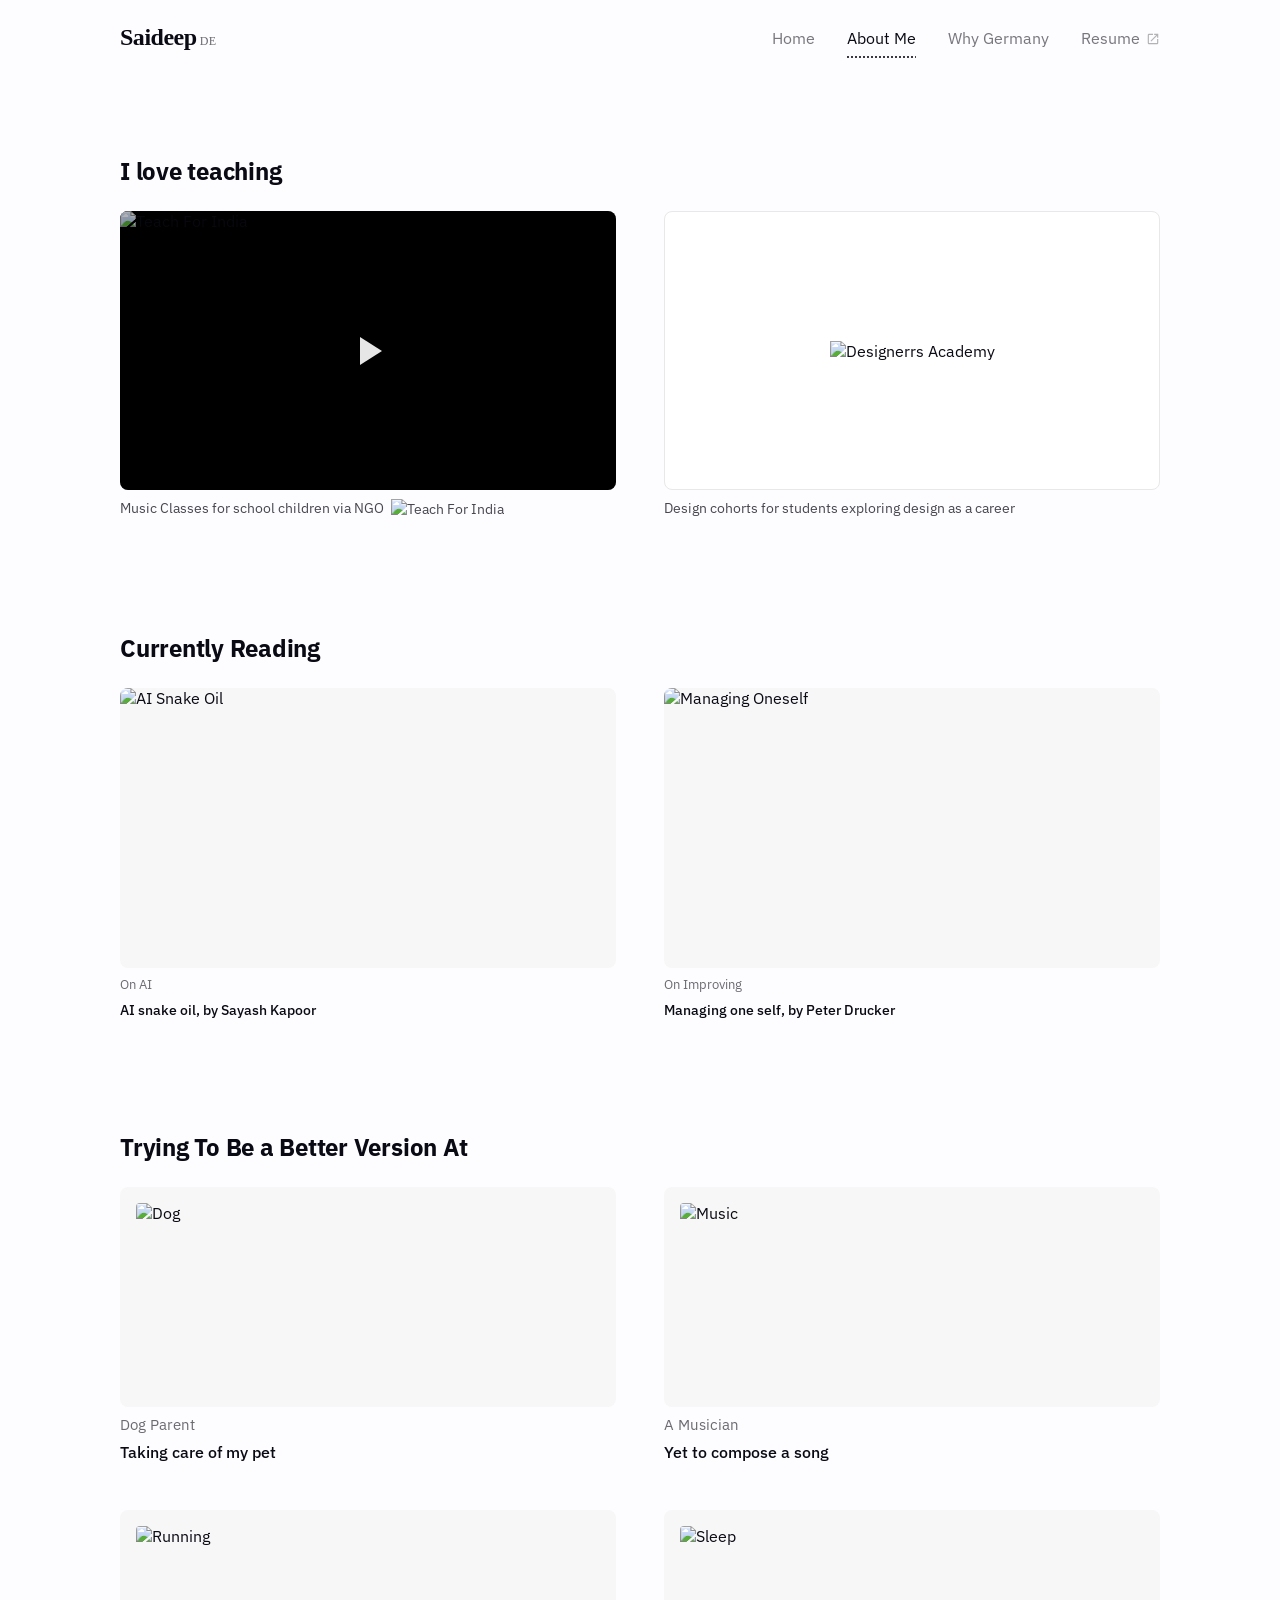
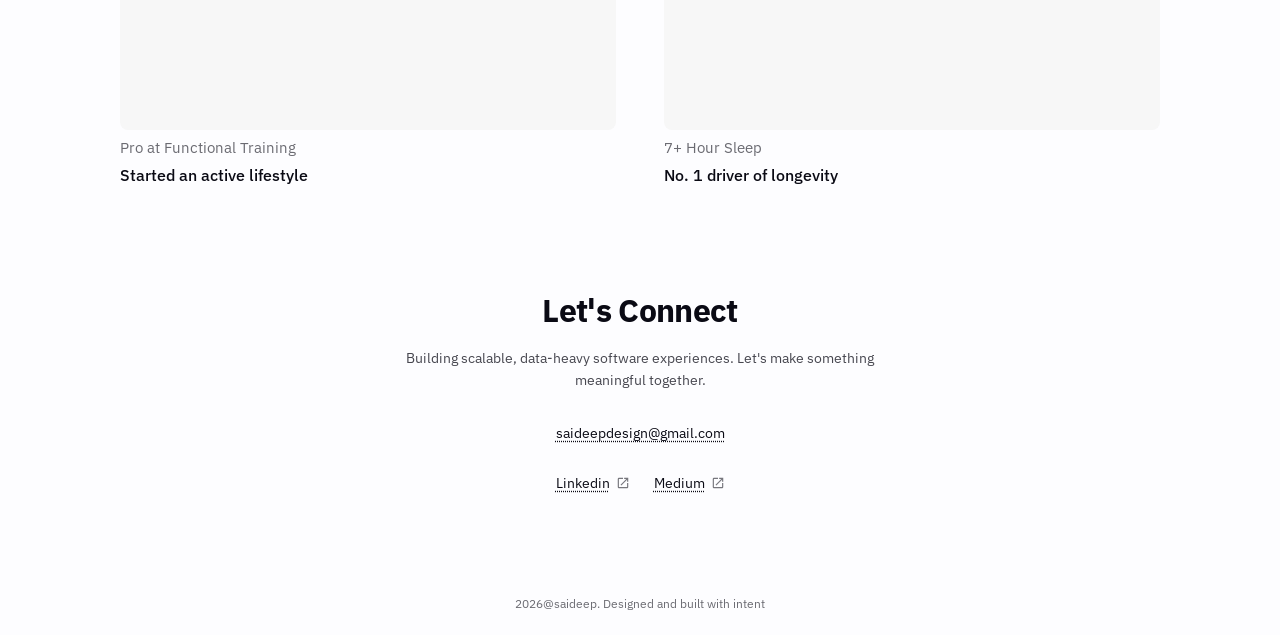
==== commit 34db8800: "Switch shared images to the design-system CDN, drop local duplicates Replaces the 13 images duplicat" ====
--- a/aboutme.html
+++ b/aboutme.html
@@ -45,11 +45,11 @@
               <svg viewBox="0 0 24 24"><path d="M8 5v14l11-7z"/></svg>
             </div>
           </a>
-          <p class="item-label">Music Classes for school children via NGO <img src="images/teach%20for%20India%20Logo.png" alt="Teach For India" style="height:16px;vertical-align:middle;margin-left:4px;" /></p>
+          <p class="item-label">Music Classes for school children via NGO <img src="https://saideepv.github.io/Coomon-portfolios-design-system/assets/Common%20Images/teach%20for%20India%20Logo.png" alt="Teach For India" style="height:16px;vertical-align:middle;margin-left:4px;" /></p>
         </div>
         <div class="teaching-item">
           <div class="designerrs-wrap">
-            <img src="images/designerrsLogo-new.png" alt="Designerrs Academy" />
+            <img src="https://saideepv.github.io/Coomon-portfolios-design-system/assets/Common%20Images/designerrsLogo-new.png" alt="Designerrs Academy" />
           </div>
           <p class="item-label">Design cohorts for students exploring design as a career</p>
         </div>
@@ -62,14 +62,14 @@
       <div class="reading-grid">
         <div class="book-item">
           <div class="book-cover">
-            <img src="images/AI%20Snake%20Oil.png" alt="AI Snake Oil" />
+            <img src="https://saideepv.github.io/Coomon-portfolios-design-system/assets/Common%20Images/AI%20Snake%20Oil.png" alt="AI Snake Oil" />
           </div>
           <p class="book-tag">On AI</p>
           <p class="book-title">AI snake oil, by Sayash Kapoor</p>
         </div>
         <div class="book-item">
           <div class="book-cover">
-            <img src="images/Managing%20Oneself.jpg" alt="Managing Oneself" />
+            <img src="https://saideepv.github.io/Coomon-portfolios-design-system/assets/Common%20Images/Managing%20Oneself.jpg" alt="Managing Oneself" />
           </div>
           <p class="book-tag">On Improving</p>
           <p class="book-title">Managing one self, by Peter Drucker</p>
@@ -83,28 +83,28 @@
       <div class="hobbies-grid">
         <div class="hobby-item">
           <div class="hobby-img">
-            <img src="images/Hobby%203.jpg" alt="Dog" />
+            <img src="https://saideepv.github.io/Coomon-portfolios-design-system/assets/Common%20Images/Hobby%203.jpg" alt="Dog" />
           </div>
           <p class="hobby-tag">Dog Parent</p>
           <p class="hobby-title">Taking care of my pet</p>
         </div>
         <div class="hobby-item">
           <div class="hobby-img">
-            <img src="images/DAW.png" alt="Music" />
+            <img src="https://saideepv.github.io/Coomon-portfolios-design-system/assets/Common%20Images/DAW.png" alt="Music" />
           </div>
           <p class="hobby-tag">A Musician</p>
           <p class="hobby-title">Yet to compose a song</p>
         </div>
         <div class="hobby-item">
           <div class="hobby-img">
-            <img src="images/Hobby%202.jpg" alt="Running" />
+            <img src="https://saideepv.github.io/Coomon-portfolios-design-system/assets/Common%20Images/Hobby%202.jpg" alt="Running" />
           </div>
           <p class="hobby-tag">Pro at Functional Training</p>
           <p class="hobby-title">Started an active lifestyle</p>
         </div>
         <div class="hobby-item">
           <div class="hobby-img">
-            <img src="images/Sleep.png" alt="Sleep" />
+            <img src="https://saideepv.github.io/Coomon-portfolios-design-system/assets/Common%20Images/Sleep.png" alt="Sleep" />
           </div>
           <p class="hobby-tag">7+ Hour Sleep</p>
           <p class="hobby-title">No. 1 driver of longevity</p>
--- a/portfolio-ds.css
+++ b/portfolio-ds.css
@@ -1,6 +1,6 @@
 /* ==========================================================================
-   PORTFOLIO-DS — Saideep × Norway design system
-   One shared stylesheet for index.html, aboutme.html, whynorway.html.
+   PORTFOLIO-DS — Saideep × Germany design system
+   One shared stylesheet for index.html, aboutme.html, whygermany.html.
 
    Structure:
    1. TOKENS     — primitives, then semantic tokens built on top of them
@@ -32,8 +32,6 @@
   --color-ink:      #0A0A14;
   --color-ink-rgb:  10, 10, 20;
   --color-black:    #000000;
-  --color-red-500:  #E42F28; /* Norway flag red — decorative accent only */
-  --color-blue-600: #205FAF; /* Norway flag blue — decorative accent only */
 
   --font-sans:  'IBM Plex Sans', sans-serif;
   --font-serif: Georgia, serif;
@@ -41,13 +39,13 @@
   --font-size-11: 11px; --font-size-12: 12px; --font-size-13: 13px; --font-size-14: 14px;
   --font-size-15: 15px; --font-size-16: 16px; --font-size-24: 24px; --font-size-28: 28px;
   --font-size-30: 30px; --font-size-32: 32px; --font-size-36: 36px; --font-size-40: 40px;
-  --font-size-48: 48px; --font-size-56: 56px;
+  --font-size-48: 48px; --font-size-56: 56px; --font-size-72: 72px; --font-size-76: 76px;
 
   --font-weight-regular: 400; --font-weight-medium: 500;
   --font-weight-semibold: 600; --font-weight-bold: 700;
 
-  --line-height-tight: 1.05; --line-height-snug: 1.3; --line-height-normal: 1.5;
-  --line-height-relaxed: 1.6; --line-height-loose: 1.7;
+  --line-height-tight: 1.05; --line-height-display: 1.15; --line-height-snug: 1.3;
+  --line-height-normal: 1.5; --line-height-relaxed: 1.6; --line-height-loose: 1.7;
 
   --tracking-tight: -0.02em; --tracking-snug: -0.01em;
   --tracking-wide: 0.03em; --tracking-wider: 0.08em;
@@ -86,8 +84,8 @@
      it the next time those specific rules get touched. */
 
   --color-border: var(--color-gray-150);
-  --color-brand-red:  var(--color-red-500);
-  --color-brand-blue: var(--color-blue-600);
+  --shadow-mobile-nav: 0 -2px 8px rgba(0, 0, 0, 0.06);
+  --shadow-flag: 0 2px 10px rgba(0, 0, 0, 0.18);
 
   --space-page-margin:        var(--space-12);
   --space-page-margin-tablet: var(--space-5);
@@ -139,6 +137,16 @@
   letter-spacing: var(--tracking-wide);
 }
 
+/* Display heading — large hero-style headline, reusable across pages.
+   Responsive sizing (72px tablet / 56px mobile) lives with this class
+   in §6 RESPONSIVE, not on the page-specific container. */
+.display-heading {
+  font-size: var(--font-size-76);
+  font-weight: var(--font-weight-bold);
+  line-height: var(--line-height-display);
+  letter-spacing: var(--tracking-tight);
+}
+
 /* Desktop nav bar + nav links (identical on every page) */
 nav {
   display: flex;
@@ -180,22 +188,6 @@
   text-underline-offset: 13px;
   text-decoration-color: var(--color-text-primary);
 }
-
-/* Decorative hover-only flourish — country flag gradient text-fill.
-   Acceptable only as a transient hover state on a single nav word; never
-   use this as a resting/readable text color (contrast ~4.4:1, under AA). */
-.nav-links a.why-norway:hover {
-  background: linear-gradient(140deg, var(--color-brand-red) 58%, rgba(255,255,255,0.7) 68%, var(--color-brand-blue) 78%);
-  -webkit-background-clip: text;
-  -webkit-text-fill-color: transparent;
-  background-clip: text;
-  opacity: 1;
-  text-decoration: underline;
-  text-decoration-style: dotted;
-  text-underline-offset: 13px;
-  text-decoration-color: var(--color-text-primary);
-}
-
 
 /* External-link icon (used inline next to "Resume" in nav, and social links in Connect) */
 .icon-external-link { opacity: 0.55; vertical-align: middle; margin-left: 2px; transition: opacity var(--ease-standard); }
@@ -271,7 +263,7 @@
   bottom: 0; left: 0; right: 0;
   z-index: 100;
   background: var(--color-bg-canvas);
-  box-shadow: 0 -2px 8px rgba(0, 0, 0, 0.06);
+  box-shadow: var(--shadow-mobile-nav);
   padding: 0 0 env(safe-area-inset-bottom, 0px) 0;
   align-items: stretch;
 }
@@ -416,6 +408,9 @@
 .work-card-image { width: 42%; flex-shrink: 0; overflow: hidden; background: var(--color-bg-image-placeholder); }
 .work-card-image img { width: 100%; height: 100%; object-fit: cover; display: block; }
 
+/* Placeholder gradient thumbnail, for cards without a real screenshot yet */
+.work-card-image.placeholder-gradient { background: linear-gradient(135deg, #14171a 0%, #2c2c34 50%, #52525b 100%); }
+
 .work-card-content {
   flex: 1;
   padding: var(--space-card-padding-md);
@@ -485,27 +480,56 @@
 .hobby-tag { font-size: var(--font-size-15); color: var(--color-text-tertiary); }
 .hobby-title { font-size: var(--font-size-16); font-weight: var(--font-weight-medium); color: var(--color-text-primary); }
 
-/* — Why Norway: hero — */
+/* — Why Germany: hero — */
 .hero-block { display: flex; flex-direction: row; align-items: flex-start; justify-content: space-between; gap: var(--space-6); }
-.hero-block h1 { font-size: calc(var(--font-size-48) * 2); font-weight: var(--font-weight-bold); line-height: var(--line-height-tight); letter-spacing: var(--tracking-tight); max-width: 680px; flex-shrink: 0; }
+.hero-heading-wrap { display: flex; flex-direction: column; gap: var(--space-2); max-width: 680px; flex-shrink: 0; }
 .hero-block-copy { display: flex; flex-direction: column; gap: var(--space-4); padding-top: var(--space-1); }
 .hero-block p { font-size: var(--font-size-16); color: var(--color-text-secondary); line-height: var(--line-height-loose); max-width: 420px; }
 
-/* — Why Norway: reason cards — */
-.reason-grid { display: grid; grid-template-columns: 1fr 1fr; gap: var(--space-card-gap-tight); }
+/* Hero flag intro — fades in, holds, then fades out; the headline slides up
+   and fades in shortly after, so the flag recedes as the text settles in. */
+@keyframes hero-flag-fade {
+  0%   { opacity: 0; transform: translateY(-6px) scale(0.92); }
+  25%  { opacity: 1; transform: translateY(0) scale(1); }
+  75%  { opacity: 1; transform: translateY(0) scale(1); }
+  100% { opacity: 0; transform: translateY(-4px) scale(0.96); }
+}
+
+@keyframes hero-heading-up {
+  from { opacity: 0; transform: translateY(18px); }
+  to   { opacity: 1; transform: translateY(0); }
+}
+
+.hero-flag-intro {
+  display: block;
+  width: 64px;
+  height: auto;
+  border-radius: var(--radius-sm);
+  box-shadow: var(--shadow-flag);
+  animation: hero-flag-fade 1.4s ease forwards;
+}
+
+.hero-heading-wrap h1 { animation: hero-heading-up 0.6s ease 0.25s both; }
+
+@media (prefers-reduced-motion: reduce) {
+  .hero-flag-intro { display: none; }
+  .hero-heading-wrap h1 { animation: none; }
+}
+
+/* — Why Germany: reason cards — */
+.reason-grid { display: grid; grid-template-columns: 1fr 1fr 1fr; gap: var(--space-card-gap-tight); }
 .reason-card { background: var(--color-bg-card); border-radius: var(--radius-card); padding: var(--space-card-padding-lg); display: flex; flex-direction: column; gap: 12px; }
-.reason-card.full { grid-column: 1 / -1; }
 .reason-card .icon { font-size: var(--font-size-24); }
 .reason-card h3 { font-size: var(--font-size-16); font-weight: var(--font-weight-bold); line-height: var(--line-height-snug); letter-spacing: var(--tracking-snug); }
 .reason-card p { font-size: var(--font-size-14); color: var(--color-text-secondary); line-height: var(--line-height-loose); }
 
-/* — Why Norway: stat row — */
+/* — Why Germany: stat row — */
 .stat-row { display: grid; grid-template-columns: repeat(3, 1fr); gap: var(--space-card-gap-tight); }
 .stat-card { background: var(--color-bg-card); border-radius: var(--radius-card); padding: var(--space-card-padding-lg); display: flex; flex-direction: column; gap: var(--space-1); }
 .stat-number { font-size: var(--font-size-36); font-weight: var(--font-weight-bold); letter-spacing: -0.03em; }
 .stat-label { font-size: var(--font-size-14); color: var(--color-text-secondary); line-height: var(--line-height-normal); }
 
-/* — Why Norway: culture grid — */
+/* — Why Germany: culture grid — */
 .culture-grid { display: grid; grid-template-columns: repeat(3, 1fr); gap: var(--space-card-gap-tight); }
 .culture-card { background: var(--color-bg-card); border-radius: var(--radius-card); overflow: hidden; }
 .culture-img { width: 100%; aspect-ratio: 16/9; object-fit: cover; display: block; background: var(--color-bg-image-placeholder-2); }
@@ -527,7 +551,7 @@
 body.page-about .section-title { font-size: var(--font-size-24); font-weight: var(--font-weight-bold); letter-spacing: var(--tracking-snug); margin-bottom: var(--space-3); }
 body.page-about .connect { text-align: center; display: flex; flex-direction: column; align-items: center; gap: var(--space-4); padding-bottom: 0; margin-top: var(--space-3); }
 
-/* Why Norway: same .page pattern as About, but roomier vertical rhythm and a larger section title */
+/* Why Germany: same .page pattern as About, but roomier vertical rhythm and a larger section title */
 body.page-why .page { max-width: 1440px; margin: 0 auto; padding: var(--space-10) var(--space-page-margin); display: flex; flex-direction: column; gap: var(--space-13); }
 body.page-why .section-title { font-size: var(--font-size-28); font-weight: var(--font-weight-bold); letter-spacing: var(--tracking-snug); margin-bottom: var(--space-3); }
 body.page-why .connect { text-align: center; display: flex; flex-direction: column; align-items: center; gap: var(--space-4); padding-bottom: 0; margin-top: var(--space-3); }
@@ -556,11 +580,10 @@
   body.page-about .hobbies-grid { grid-template-columns: 1fr 1fr; }
 
   .hero-block { flex-direction: column; gap: var(--space-3); }
-  .hero-block h1 { max-width: none; }
+  .hero-heading-wrap { max-width: none; }
   .hero-block-copy { padding-top: 0; }
-  body.page-why .hero-block h1 { font-size: calc(var(--font-size-36) * 2); max-width: none; }
-  body.page-why .reason-grid { grid-template-columns: 1fr; }
-  body.page-why .reason-card.full { grid-column: 1; }
+  .display-heading { font-size: var(--font-size-72); }
+  body.page-why .reason-grid { grid-template-columns: 1fr 1fr; }
   body.page-why .stat-row { grid-template-columns: 1fr 1fr; }
   body.page-why .culture-grid { grid-template-columns: 1fr 1fr; }
 }
@@ -585,7 +608,8 @@
   body.page-about .reading-grid { grid-template-columns: 1fr; }
   body.page-about .hobbies-grid { grid-template-columns: 1fr; }
 
-  body.page-why .hero-block h1 { font-size: calc(var(--font-size-28) * 2); }
+  .display-heading { font-size: var(--font-size-56); }
+  body.page-why .reason-grid { grid-template-columns: 1fr; }
   body.page-why .stat-row { grid-template-columns: 1fr; }
   body.page-why .culture-grid { grid-template-columns: 1fr; }
 }
@@ -596,7 +620,7 @@
 
 
 /* ── 7. CUSTOM CURSOR ──────────────────────────────────────────────────── */
-/* Only the country flag on .why-norway hover. Native cursor everywhere else. */
+/* Only the country flag on .why-Germany hover (driven by cursor.js). Native cursor everywhere else. */
 
 .cursor-flag {
   position: fixed;
@@ -609,3 +633,21 @@
 }
 
 html.cursor-flag-active .cursor-flag { opacity: 1; }
+
+/* Mobile tap-flash — touch equivalent of the desktop hover flag (see cursor.js).
+   Fades in, holds, then fades out over ~1.5s before navigating to Why Germany. */
+.tap-flag-flash {
+  position: fixed;
+  top: 50%; left: 50%;
+  width: 96px;
+  height: auto;
+  z-index: 9999;
+  pointer-events: none;
+  border-radius: var(--radius-sm);
+  box-shadow: var(--shadow-flag);
+  opacity: 0;
+  transform: translate(-50%, -50%) scale(0.9);
+  transition: opacity 0.3s ease, transform 0.3s ease;
+}
+
+.tap-flag-flash.is-visible { opacity: 1; transform: translate(-50%, -50%) scale(1); }
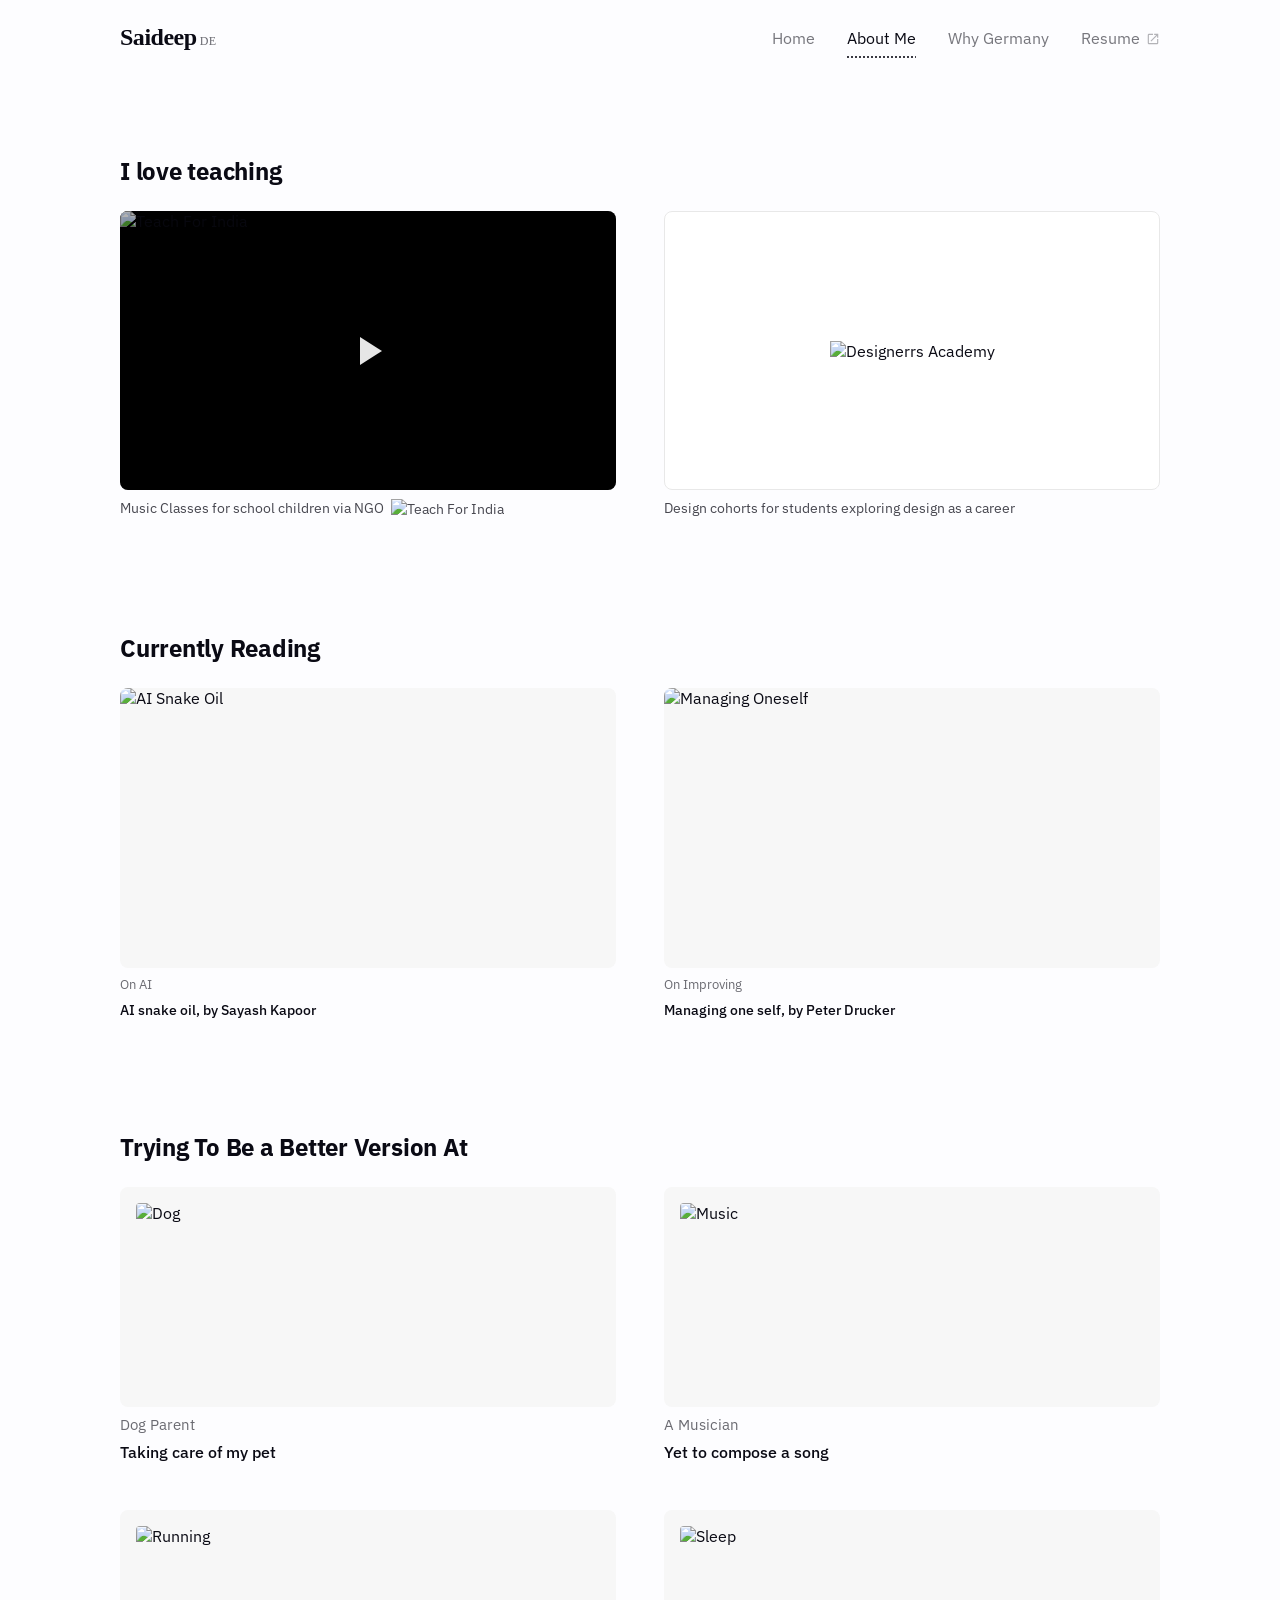
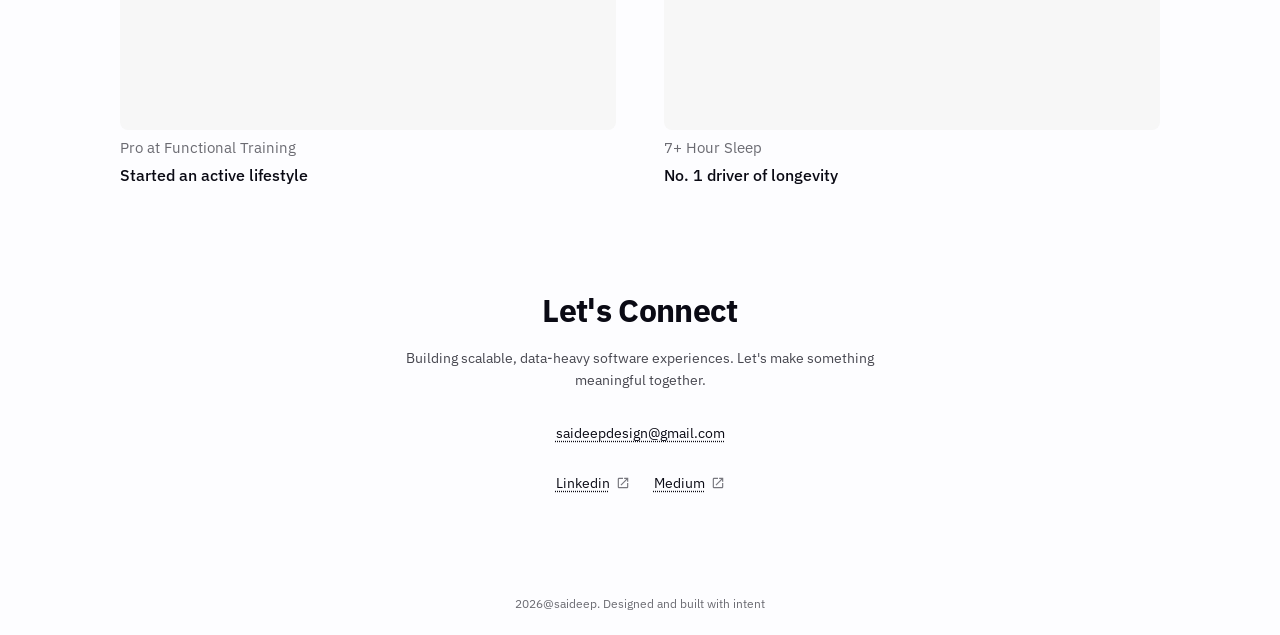
==== commit 6e187d95: "Add German flag favicon Uses the same black/red/gold flag SVG as the hover cursor icon.  Co-Authored" ====
--- a/aboutme.html
+++ b/aboutme.html
@@ -5,6 +5,7 @@
   <meta name="viewport" content="width=device-width, initial-scale=1.0" />
   <title>About Me: Saideep</title>
   <meta name=”description” content=”About Saideep Vangala, Senior Product Designer.” />
+  <link rel="icon" type="image/svg+xml" href="favicon.svg" />
   <link rel="preconnect" href="https://fonts.googleapis.com" />
   <link rel="preconnect" href="https://fonts.gstatic.com" crossorigin />
   <link href="https://fonts.googleapis.com/css2?family=IBM+Plex+Sans:wght@400;500;600;700&display=swap" rel="stylesheet" />
--- a/portfolio-ds.css
+++ b/portfolio-ds.css
@@ -85,7 +85,6 @@
 
   --color-border: var(--color-gray-150);
   --shadow-mobile-nav: 0 -2px 8px rgba(0, 0, 0, 0.06);
-  --shadow-flag: 0 2px 10px rgba(0, 0, 0, 0.18);
 
   --space-page-margin:        var(--space-12);
   --space-page-margin-tablet: var(--space-5);
@@ -224,6 +223,13 @@
 .work-btn:hover { background: var(--color-bg-hover-wash); }
 .work-btn svg { width: 14px; height: 14px; flex-shrink: 0; }
 
+.work-btn.is-disabled {
+  color: var(--color-text-tertiary);
+  border-color: var(--color-text-tertiary);
+  cursor: not-allowed;
+  pointer-events: none;
+}
+
 /* Play button — overlays a video thumbnail */
 .play-btn {
   position: absolute;
@@ -348,6 +354,11 @@
 /* ── 4. MOLECULES ──────────────────────────────────────────────────────── */
 
 /* — Home: hero — */
+@keyframes hero-entrance {
+  from { opacity: 0.5; transform: translateY(20px); }
+  to   { opacity: 1; transform: translateY(0); }
+}
+
 .hero {
   max-width: 1440px;
   margin: 0 auto;
@@ -357,6 +368,7 @@
   align-items: flex-start;
   justify-content: space-between;
   gap: 10px; /* micro, intentionally off-grid */
+  animation: hero-entrance 0.6s ease-out both;
 }
 
 .hero-text { flex: 1; }
@@ -409,7 +421,23 @@
 .work-card-image img { width: 100%; height: 100%; object-fit: cover; display: block; }
 
 /* Placeholder gradient thumbnail, for cards without a real screenshot yet */
-.work-card-image.placeholder-gradient { background: linear-gradient(135deg, #14171a 0%, #2c2c34 50%, #52525b 100%); }
+.work-card-image.placeholder-gradient {
+  background: linear-gradient(135deg, #14171a 0%, #2c2c34 50%, #52525b 100%);
+  display: flex;
+  align-items: center;
+  justify-content: center;
+}
+
+.coming-soon {
+  font-size: var(--font-size-24);
+  font-weight: var(--font-weight-bold);
+  line-height: var(--line-height-tight);
+  letter-spacing: var(--tracking-wide);
+  text-transform: uppercase;
+  text-align: center;
+  color: var(--color-text-on-dark);
+  opacity: 0.85;
+}
 
 .work-card-content {
   flex: 1;
@@ -481,39 +509,32 @@
 .hobby-title { font-size: var(--font-size-16); font-weight: var(--font-weight-medium); color: var(--color-text-primary); }
 
 /* — Why Germany: hero — */
-.hero-block { display: flex; flex-direction: row; align-items: flex-start; justify-content: space-between; gap: var(--space-6); }
+.hero-block {
+  display: flex;
+  flex-direction: row;
+  align-items: flex-start;
+  justify-content: space-between;
+  gap: var(--space-6);
+  animation: hero-entrance 0.6s ease-out both; /* desktop/tablet only — mobile overrides with hero-rise below */
+}
 .hero-heading-wrap { display: flex; flex-direction: column; gap: var(--space-2); max-width: 680px; flex-shrink: 0; }
 .hero-block-copy { display: flex; flex-direction: column; gap: var(--space-4); padding-top: var(--space-1); }
 .hero-block p { font-size: var(--font-size-16); color: var(--color-text-secondary); line-height: var(--line-height-loose); max-width: 420px; }
 
-/* Hero flag intro — fades in, holds, then fades out; the headline slides up
-   and fades in shortly after, so the flag recedes as the text settles in. */
-@keyframes hero-flag-fade {
-  0%   { opacity: 0; transform: translateY(-6px) scale(0.92); }
-  25%  { opacity: 1; transform: translateY(0) scale(1); }
-  75%  { opacity: 1; transform: translateY(0) scale(1); }
-  100% { opacity: 0; transform: translateY(-4px) scale(0.96); }
-}
-
-@keyframes hero-heading-up {
-  from { opacity: 0; transform: translateY(18px); }
-  to   { opacity: 1; transform: translateY(0); }
-}
-
-.hero-flag-intro {
-  display: block;
-  width: 64px;
-  height: auto;
-  border-radius: var(--radius-sm);
-  box-shadow: var(--shadow-flag);
-  animation: hero-flag-fade 1.4s ease forwards;
-}
-
-.hero-heading-wrap h1 { animation: hero-heading-up 0.6s ease 0.25s both; }
-
-@media (prefers-reduced-motion: reduce) {
-  .hero-flag-intro { display: none; }
-  .hero-heading-wrap h1 { animation: none; }
+/* Mobile-only flag intro — hidden on desktop/tablet. Plays once on page
+   load: shine sweep (1s), then hero content rises up and covers it for
+   good. See §6 RESPONSIVE, ≤600px only. */
+.hero-intro-wrap { display: contents; }
+.flag-splash { display: none; }
+
+@keyframes flag-shine {
+  from { transform: translate(-120%, -120%); }
+  to   { transform: translate(120%, 120%); }
+}
+
+@keyframes hero-rise {
+  from { transform: translateY(100%); }
+  to   { transform: translateY(0); }
 }
 
 /* — Why Germany: reason cards — */
@@ -530,7 +551,7 @@
 .stat-label { font-size: var(--font-size-14); color: var(--color-text-secondary); line-height: var(--line-height-normal); }
 
 /* — Why Germany: culture grid — */
-.culture-grid { display: grid; grid-template-columns: repeat(3, 1fr); gap: var(--space-card-gap-tight); }
+.culture-grid { display: grid; grid-template-columns: 1fr 1fr; gap: var(--space-card-gap-tight); }
 .culture-card { background: var(--color-bg-card); border-radius: var(--radius-card); overflow: hidden; }
 .culture-img { width: 100%; aspect-ratio: 16/9; object-fit: cover; display: block; background: var(--color-bg-image-placeholder-2); }
 .culture-body { padding: var(--space-2); display: flex; flex-direction: column; gap: 6px; }
@@ -548,6 +569,7 @@
 
 /* About: single flex-column .page wrapper */
 body.page-about .page { max-width: 1440px; margin: 0 auto; padding: var(--space-10) var(--space-page-margin); display: flex; flex-direction: column; gap: var(--space-10); }
+body.page-about .page > *:first-child { animation: hero-entrance 0.6s ease-out both; }
 body.page-about .section-title { font-size: var(--font-size-24); font-weight: var(--font-weight-bold); letter-spacing: var(--tracking-snug); margin-bottom: var(--space-3); }
 body.page-about .connect { text-align: center; display: flex; flex-direction: column; align-items: center; gap: var(--space-4); padding-bottom: 0; margin-top: var(--space-3); }
 
@@ -612,6 +634,67 @@
   body.page-why .reason-grid { grid-template-columns: 1fr; }
   body.page-why .stat-row { grid-template-columns: 1fr; }
   body.page-why .culture-grid { grid-template-columns: 1fr; }
+
+  /* Flag intro (mobile only) — sits beneath hero-block, which starts
+     completely hidden below the viewport and rises to cover it right as
+     the shine sweep finishes (1s). Plays once; flag is never seen again
+     until the page reloads. */
+  .hero-intro-wrap { display: block; position: relative; overflow: hidden; }
+
+  .flag-splash {
+    display: block;
+    position: absolute;
+    inset: 0;
+    left: 50%;
+    width: 100vw;
+    transform: translateX(-50%);
+    overflow: hidden;
+    z-index: 1;
+    background: #1a1a1a;
+  }
+
+  .flag-splash-img {
+    position: absolute;
+    inset: 0;
+    z-index: 0;
+    width: 100%;
+    height: 100%;
+    object-fit: cover;
+    object-position: 25% 35%;
+  }
+
+  /* Dark overlay — present immediately, not animated in */
+  .flag-splash::before {
+    content: '';
+    position: absolute;
+    inset: 0;
+    z-index: 1;
+    background: linear-gradient(to bottom, rgba(0, 0, 0, 0.55) 0%, rgba(0, 0, 0, 0.75) 100%);
+    pointer-events: none;
+  }
+
+  /* transform-only sweep (not background-position) — background-position
+     animations force a repaint every frame, which is what was causing this
+     to restart/replay multiple times on some mobile browsers. transform is
+     GPU-composited and doesn't have that problem (same as hero-rise below,
+     which was already reliable). */
+  .flag-splash::after {
+    content: '';
+    position: absolute;
+    inset: 0;
+    z-index: 2;
+    background: linear-gradient(115deg, transparent 35%, rgba(255, 255, 255, 0.5) 50%, transparent 65%);
+    transform: translate(-120%, -120%);
+    animation: flag-shine 1s ease-out forwards;
+    pointer-events: none;
+  }
+
+  body.page-why .hero-block {
+    position: relative;
+    z-index: 2;
+    background: var(--color-bg-canvas);
+    animation: hero-rise 0.6s ease 1s both;
+  }
 }
 
 @media (min-width: 601px) {
@@ -633,21 +716,3 @@
 }
 
 html.cursor-flag-active .cursor-flag { opacity: 1; }
-
-/* Mobile tap-flash — touch equivalent of the desktop hover flag (see cursor.js).
-   Fades in, holds, then fades out over ~1.5s before navigating to Why Germany. */
-.tap-flag-flash {
-  position: fixed;
-  top: 50%; left: 50%;
-  width: 96px;
-  height: auto;
-  z-index: 9999;
-  pointer-events: none;
-  border-radius: var(--radius-sm);
-  box-shadow: var(--shadow-flag);
-  opacity: 0;
-  transform: translate(-50%, -50%) scale(0.9);
-  transition: opacity 0.3s ease, transform 0.3s ease;
-}
-
-.tap-flag-flash.is-visible { opacity: 1; transform: translate(-50%, -50%) scale(1); }
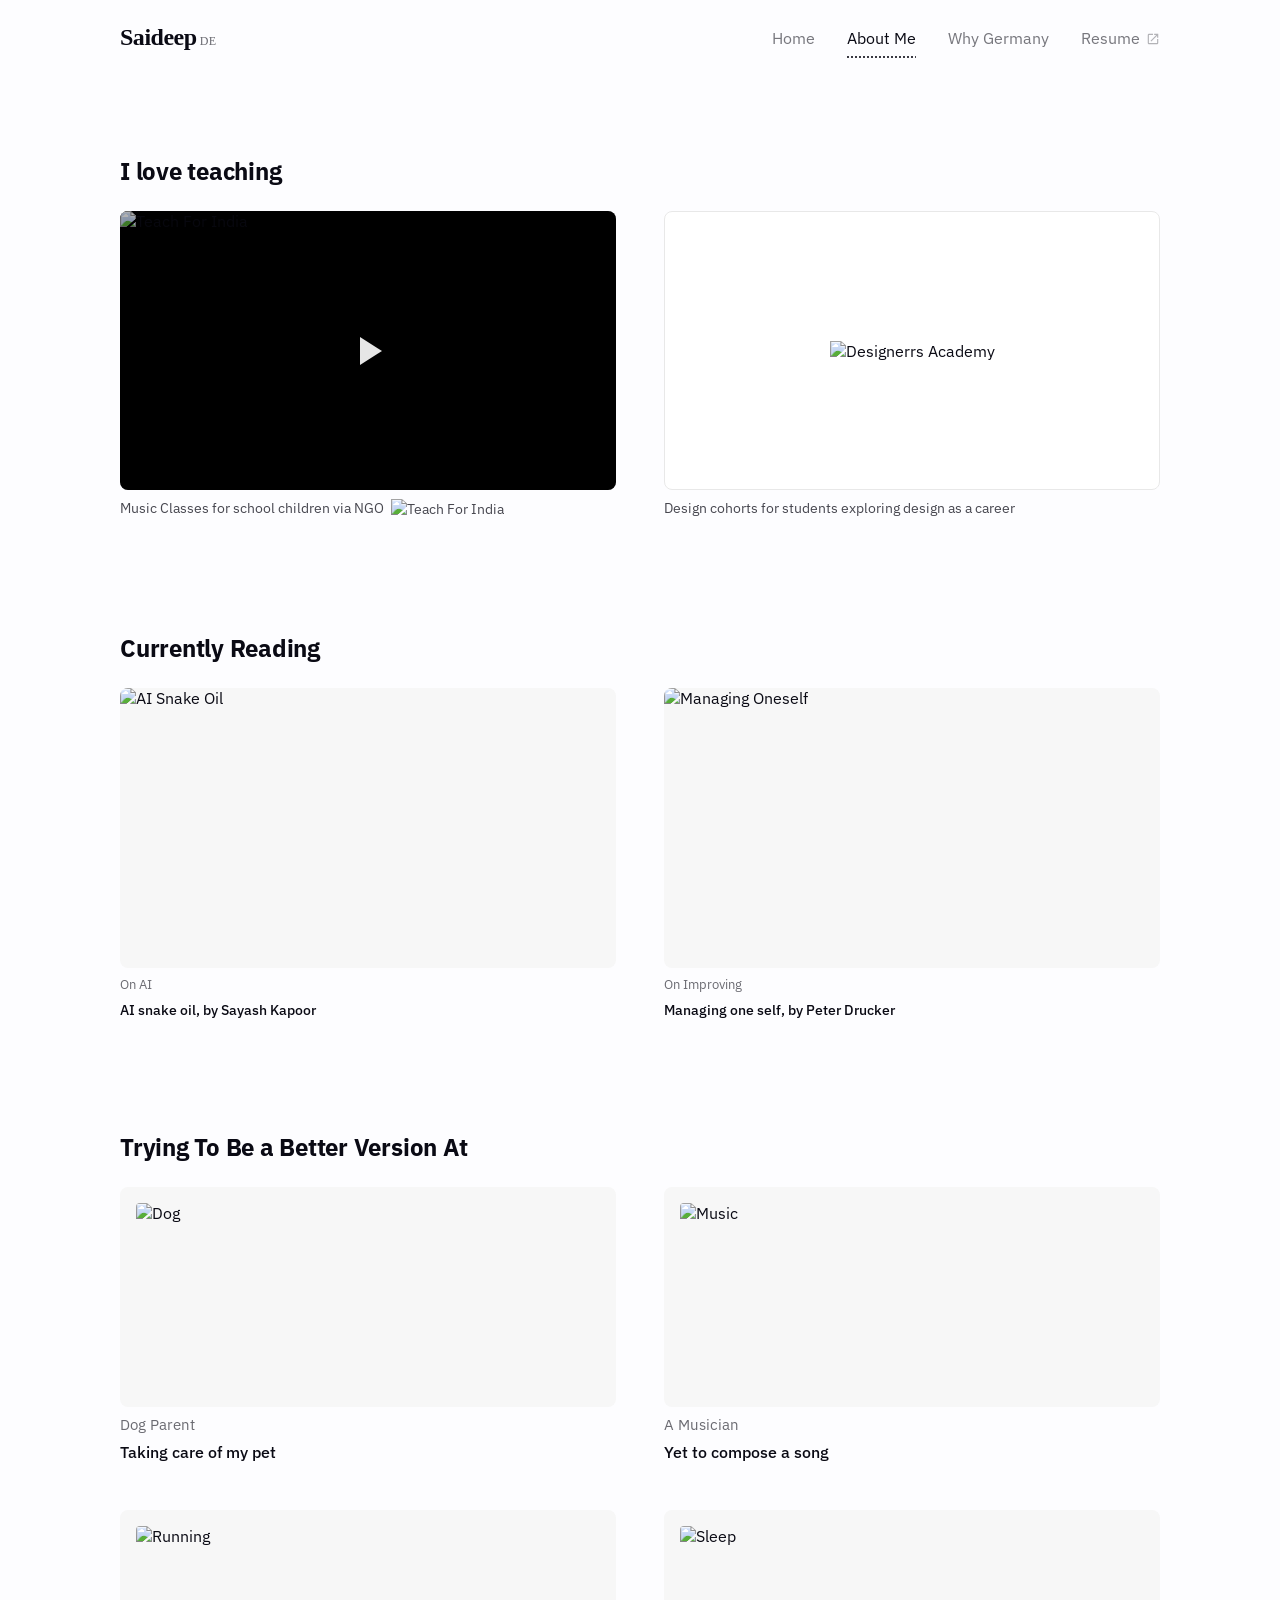
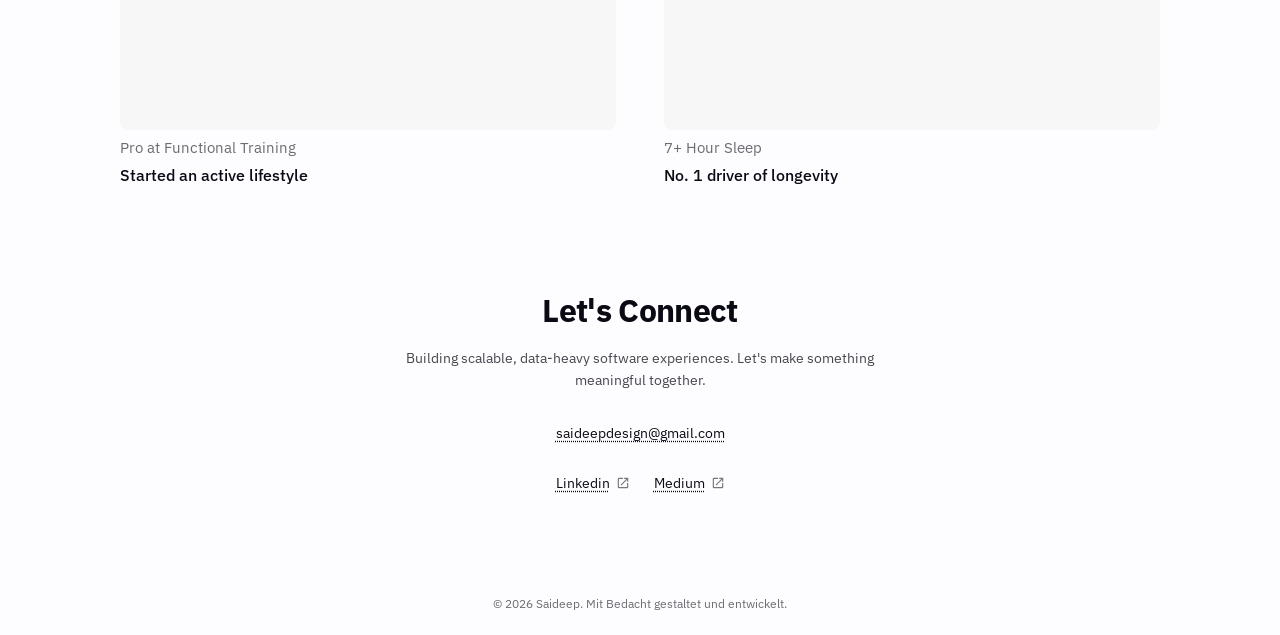
==== commit e82a949f: "Update site footer in German" ====
--- a/aboutme.html
+++ b/aboutme.html
@@ -128,10 +128,9 @@
 
   </div>
 
-  <footer>2026@saideep. Designed and built with intent</footer>
+  <footer>© 2026 Saideep. Mit Bedacht gestaltet und entwickelt.</footer>
 
 </body>
 </html>
 
 
-
--- a/portfolio-ds.css
+++ b/portfolio-ds.css
@@ -37,7 +37,7 @@
   --font-serif: Georgia, serif;
 
   --font-size-11: 11px; --font-size-12: 12px; --font-size-13: 13px; --font-size-14: 14px;
-  --font-size-15: 15px; --font-size-16: 16px; --font-size-24: 24px; --font-size-28: 28px;
+  --font-size-15: 15px; --font-size-16: 16px; --font-size-18: 18px; --font-size-22: 22px; --font-size-24: 24px; --font-size-28: 28px;
   --font-size-30: 30px; --font-size-32: 32px; --font-size-36: 36px; --font-size-40: 40px;
   --font-size-48: 48px; --font-size-56: 56px; --font-size-72: 72px; --font-size-76: 76px;
 
@@ -382,8 +382,21 @@
 }
 
 .hero-sub { font-size: var(--font-size-14); color: var(--color-text-tertiary); line-height: var(--line-height-relaxed); }
+.hero-sub strong { color: var(--color-text-primary); font-size: var(--font-size-20); font-weight: var(--font-weight-bold); }
 .hero-prev { font-size: var(--font-size-14); color: var(--color-text-tertiary); margin-top: var(--space-4); }
 .hero-prev-companies { color: var(--color-text-primary); font-weight: var(--font-weight-semibold); }
+
+.home-facts {
+  max-width: 1120px;
+  margin: 0 auto var(--space-10);
+  padding: 0 var(--space-page-margin);
+  display: grid;
+  grid-template-columns: repeat(3, minmax(0, 1fr));
+  gap: var(--space-card-gap-tight);
+}
+.home-fact { background: var(--color-bg-card); padding: var(--space-3); min-height: 112px; }
+.home-fact h2 { font-size: var(--font-size-16); font-weight: var(--font-weight-bold); line-height: var(--line-height-snug); margin-bottom: var(--space-1); }
+.home-fact p { font-size: var(--font-size-16); color: var(--color-text-secondary); line-height: var(--line-height-relaxed); }
 
 .hero-photo {
   width: 28%;
@@ -541,7 +554,7 @@
 .reason-grid { display: grid; grid-template-columns: 1fr 1fr 1fr; gap: var(--space-card-gap-tight); }
 .reason-card { background: var(--color-bg-card); border-radius: var(--radius-card); padding: var(--space-card-padding-lg); display: flex; flex-direction: column; gap: 12px; }
 .reason-card .icon { font-size: var(--font-size-24); }
-.reason-card h3 { font-size: var(--font-size-16); font-weight: var(--font-weight-bold); line-height: var(--line-height-snug); letter-spacing: var(--tracking-snug); }
+.reason-card h3 { font-size: var(--font-size-22); font-weight: var(--font-weight-bold); line-height: var(--line-height-snug); letter-spacing: var(--tracking-snug); }
 .reason-card p { font-size: var(--font-size-14); color: var(--color-text-secondary); line-height: var(--line-height-loose); }
 
 /* — Why Germany: stat row — */
@@ -588,6 +601,8 @@
   body.page-home .hero { padding: var(--space-9) var(--space-page-margin-tablet) var(--space-6); }
   body.page-home .hero h1 { font-size: var(--font-size-40); }
   body.page-home .hero-photo { width: 36%; }
+  body.page-home .home-facts { grid-template-columns: 1fr 1fr; padding: 0 var(--space-page-margin-tablet); }
+  body.page-home .home-fact:last-child { grid-column: 1 / -1; }
   body.page-home .section { padding: var(--space-6) var(--space-page-margin-tablet); }
   body.page-home .work-grid { grid-template-columns: 1fr; gap: var(--space-3); }
   body.page-home .why-grid { grid-template-columns: 1fr; }
@@ -619,6 +634,8 @@
   body.page-home .hero { padding: var(--space-5) var(--space-page-margin-mobile) var(--space-4); flex-direction: column-reverse; }
   body.page-home .hero-photo { width: 100%; aspect-ratio: 16/9; }
   body.page-home .hero h1 { font-size: var(--font-size-30); }
+  body.page-home .home-facts { grid-template-columns: 1fr; padding: 0 var(--space-page-margin-mobile); gap: var(--space-2); }
+  body.page-home .home-fact:last-child { grid-column: auto; }
   body.page-home .section { padding: var(--space-5) var(--space-page-margin-mobile); }
   body.page-home .work-card { flex-direction: column; }
   body.page-home .work-card-image { width: 100%; height: 180px; }
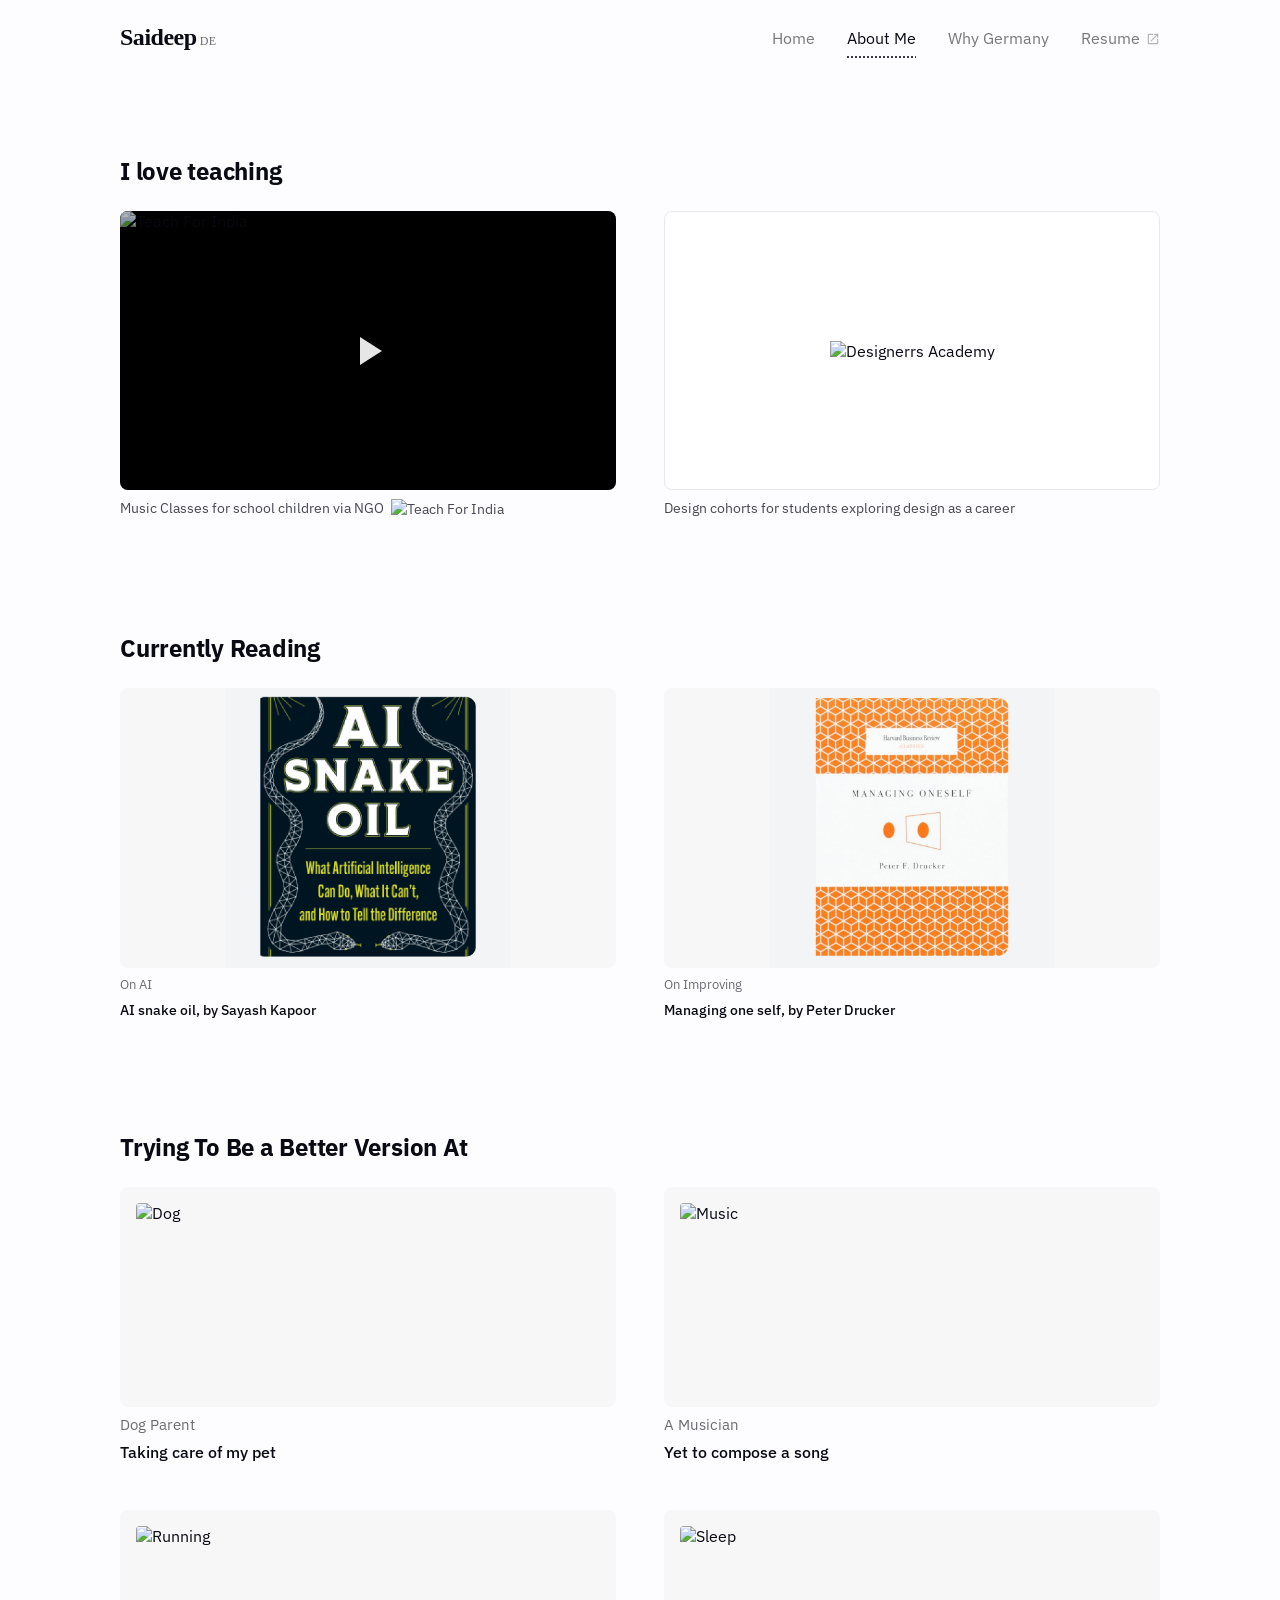
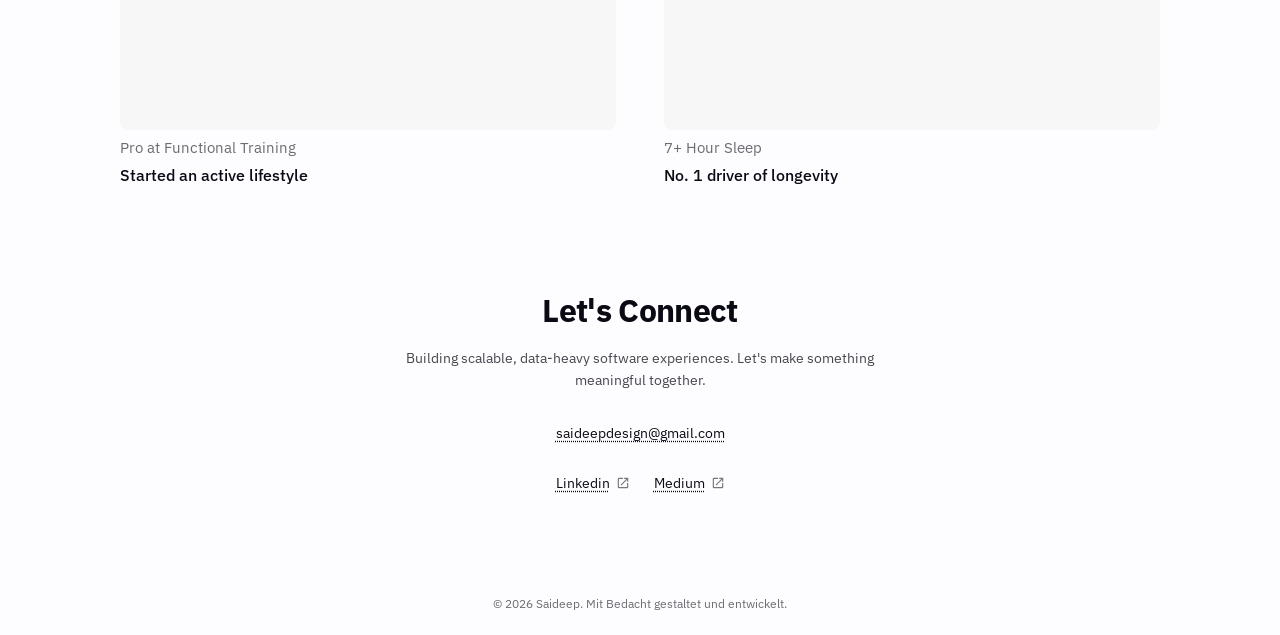
==== commit 01388f4f: "Crop colored edges from About Me book covers" ====
--- a/aboutme.html
+++ b/aboutme.html
@@ -63,14 +63,14 @@
       <div class="reading-grid">
         <div class="book-item">
           <div class="book-cover">
-            <img src="https://saideepv.github.io/Coomon-portfolios-design-system/assets/Common%20Images/AI%20Snake%20Oil.png" alt="AI Snake Oil" />
+            <img src="images/books/ai-snake-oil.png" alt="AI Snake Oil" />
           </div>
           <p class="book-tag">On AI</p>
           <p class="book-title">AI snake oil, by Sayash Kapoor</p>
         </div>
         <div class="book-item">
           <div class="book-cover">
-            <img src="https://saideepv.github.io/Coomon-portfolios-design-system/assets/Common%20Images/Managing%20Oneself.jpg" alt="Managing Oneself" />
+            <img src="images/books/managing-oneself.jpg" alt="Managing Oneself" />
           </div>
           <p class="book-tag">On Improving</p>
           <p class="book-title">Managing one self, by Peter Drucker</p>
--- a/portfolio-ds.css
+++ b/portfolio-ds.css
@@ -387,12 +387,12 @@
 .hero-prev-companies { color: var(--color-text-primary); font-weight: var(--font-weight-semibold); }
 
 .home-facts {
-  max-width: 1120px;
+  max-width: 1440px;
   margin: 0 auto var(--space-10);
   padding: 0 var(--space-page-margin);
   display: grid;
   grid-template-columns: repeat(3, minmax(0, 1fr));
-  gap: var(--space-card-gap-tight);
+  gap: var(--space-card-gap-roomy);
 }
 .home-fact { background: var(--color-bg-card); padding: var(--space-3); min-height: 112px; }
 .home-fact h2 { font-size: var(--font-size-16); font-weight: var(--font-weight-bold); line-height: var(--line-height-snug); margin-bottom: var(--space-1); }
@@ -509,7 +509,7 @@
 .reading-grid { display: grid; grid-template-columns: 1fr 1fr; gap: var(--space-card-gap-cozy); }
 .book-item { display: flex; flex-direction: column; gap: var(--space-1); }
 .book-cover { border-radius: var(--radius-card); overflow: hidden; background: var(--color-bg-card); aspect-ratio: 3/4; max-height: 280px; }
-.book-cover img { width: 100%; height: 100%; object-fit: cover; display: block; }
+.book-cover img { width: 100%; height: 100%; object-fit: contain; display: block; }
 .book-tag { font-size: var(--font-size-13); color: var(--color-text-tertiary); }
 .book-title { font-size: var(--font-size-14); font-weight: var(--font-weight-medium); color: var(--color-text-primary); }
 
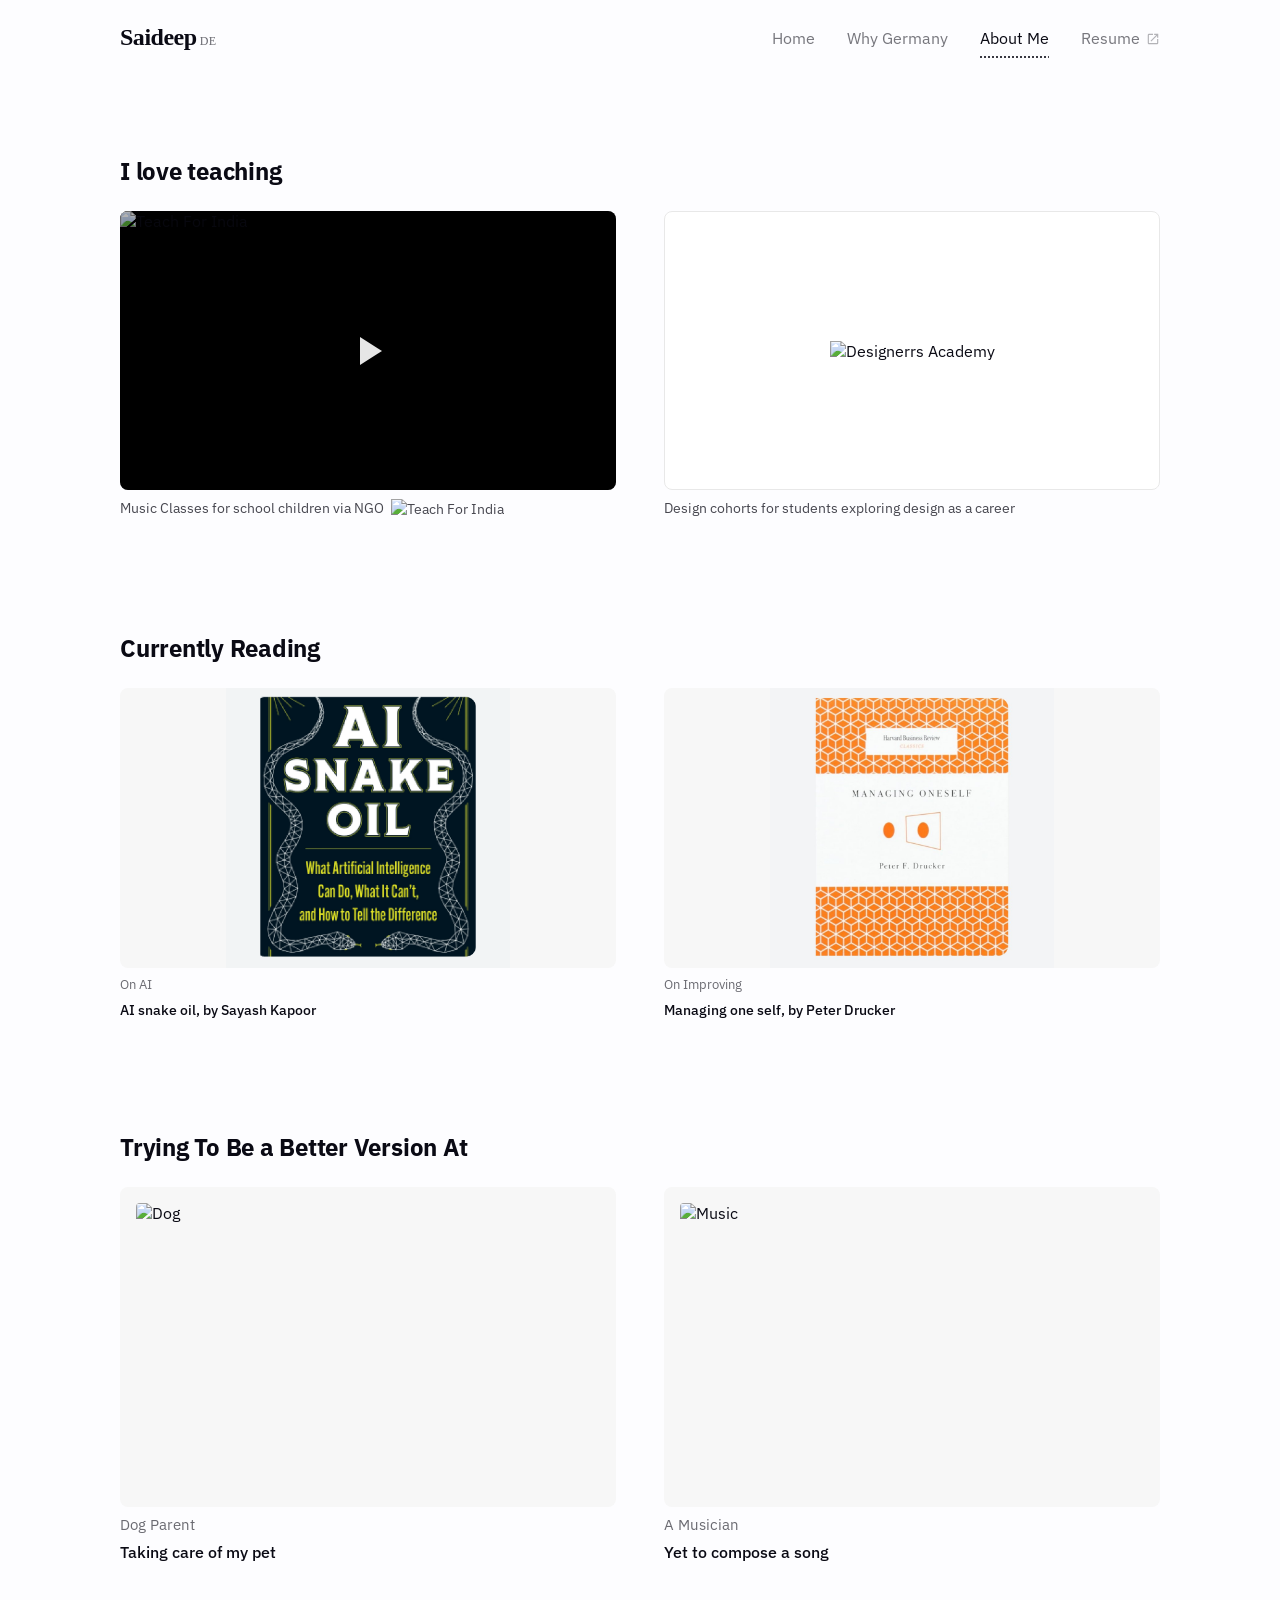
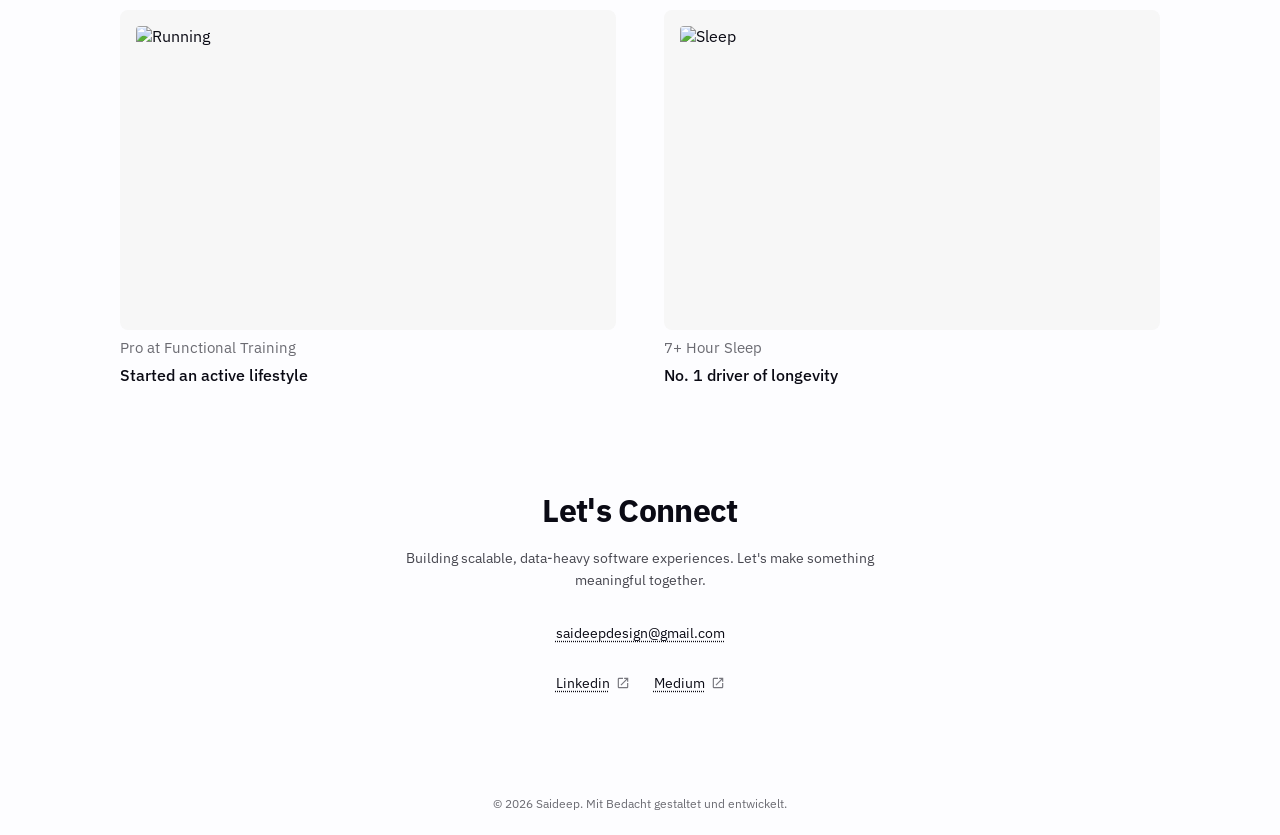
==== commit 503012d3: "Reorder site navigation links" ====
--- a/aboutme.html
+++ b/aboutme.html
@@ -19,8 +19,8 @@
     <a class="nav-logo" href="./index.html">Saideep<span class="logo-suffix">DE</span></a>
     <ul class="nav-links">
       <li><a href="./index.html">Home</a></li>
+      <li><a href="./whygermany.html" class="why-Germany">Why Germany</a></li>
       <li><a href="./aboutme.html" class="active">About Me</a></li>
-      <li><a href="./whygermany.html" class="why-Germany">Why Germany</a></li>
       <li><a href="./Saideep_Vangala_GER.pdf" target="_blank" rel="noopener">Resume <svg xmlns="http://www.w3.org/2000/svg" width="14" height="14" viewBox="0 0 24 24" fill="currentColor" class="icon-external-link"><path d="M19 19H5V5h7V3H5a2 2 0 00-2 2v14a2 2 0 002 2h14a2 2 0 002-2v-7h-2v7zM14 3v2h3.59l-9.83 9.83 1.41 1.41L19 6.41V10h2V3h-7z"/></svg></a></li>
     </ul>
   </nav>
@@ -28,8 +28,8 @@
   <!-- NAV (mobile bottom bar) -->
   <nav class="mobile-nav">
     <a href="./index.html"><span class="mobile-nav-label">Home</span></a>
+    <a href="./whygermany.html"><span class="mobile-nav-label">Why Germany</span></a>
     <a href="./aboutme.html" class="active"><span class="mobile-nav-label">About Me</span></a>
-    <a href="./whygermany.html"><span class="mobile-nav-label">Why Germany</span></a>
     <a href="./Saideep_Vangala_GER.pdf" target="_blank" rel="noopener"><span class="mobile-nav-label">Resume <svg xmlns="http://www.w3.org/2000/svg" width="14" height="14" viewBox="0 0 24 24" fill="currentColor" class="icon-external-link"><path d="M19 19H5V5h7V3H5a2 2 0 00-2 2v14a2 2 0 002 2h14a2 2 0 002-2v-7h-2v7zM14 3v2h3.59l-9.83 9.83 1.41 1.41L19 6.41V10h2V3h-7z"/></svg></span></a>
   </nav>
 
--- a/portfolio-ds.css
+++ b/portfolio-ds.css
@@ -367,7 +367,7 @@
   flex-direction: row;
   align-items: flex-start;
   justify-content: space-between;
-  gap: 10px; /* micro, intentionally off-grid */
+  gap: var(--space-13);
   animation: hero-entrance 0.6s ease-out both;
 }
 
@@ -514,9 +514,9 @@
 .book-title { font-size: var(--font-size-14); font-weight: var(--font-weight-medium); color: var(--color-text-primary); }
 
 /* — About: hobbies — */
-.hobbies-grid { display: grid; grid-template-columns: 1fr 1fr; gap: var(--space-card-gap-cozy); }
+.hobbies-grid { display: grid; grid-template-columns: 1fr 1fr; gap: var(--space-card-gap-cozy); max-width: 1440px; margin-inline: auto; }
 .hobby-item { display: flex; flex-direction: column; gap: var(--space-1); }
-.hobby-img { border-radius: var(--radius-card); overflow: hidden; background: var(--color-bg-card); aspect-ratio: 4/3; max-height: 220px; padding: var(--space-2); }
+.hobby-img { border-radius: var(--radius-card); overflow: hidden; background: var(--color-bg-card); height: 320px; padding: var(--space-2); }
 .hobby-img img { width: 100%; height: 100%; object-fit: cover; display: block; border-radius: var(--radius-sm); }
 .hobby-tag { font-size: var(--font-size-15); color: var(--color-text-tertiary); }
 .hobby-title { font-size: var(--font-size-16); font-weight: var(--font-weight-medium); color: var(--color-text-primary); }
@@ -599,6 +599,7 @@
   footer { padding: var(--space-3) var(--space-page-margin-tablet); }
 
   body.page-home .hero { padding: var(--space-9) var(--space-page-margin-tablet) var(--space-6); }
+  body.page-home .hero { gap: var(--space-5); }
   body.page-home .hero h1 { font-size: var(--font-size-40); }
   body.page-home .hero-photo { width: 36%; }
   body.page-home .home-facts { grid-template-columns: 1fr 1fr; padding: 0 var(--space-page-margin-tablet); }
@@ -631,7 +632,7 @@
   body { padding-bottom: calc(44px + env(safe-area-inset-bottom, 0px)); }
   footer { padding: var(--space-2) var(--space-page-margin-mobile); }
 
-  body.page-home .hero { padding: var(--space-5) var(--space-page-margin-mobile) var(--space-4); flex-direction: column-reverse; }
+  body.page-home .hero { padding: var(--space-5) var(--space-page-margin-mobile) var(--space-4); flex-direction: column-reverse;  gap: var(--space-4); }
   body.page-home .hero-photo { width: 100%; aspect-ratio: 16/9; }
   body.page-home .hero h1 { font-size: var(--font-size-30); }
   body.page-home .home-facts { grid-template-columns: 1fr; padding: 0 var(--space-page-margin-mobile); gap: var(--space-2); }
@@ -646,6 +647,7 @@
   body.page-why .page { padding: var(--space-5) var(--space-page-margin-mobile); gap: var(--space-6); }
   body.page-about .reading-grid { grid-template-columns: 1fr; }
   body.page-about .hobbies-grid { grid-template-columns: 1fr; }
+  body.page-about .hobby-img { height: 280px; }
 
   .display-heading { font-size: var(--font-size-56); }
   body.page-why .reason-grid { grid-template-columns: 1fr; }
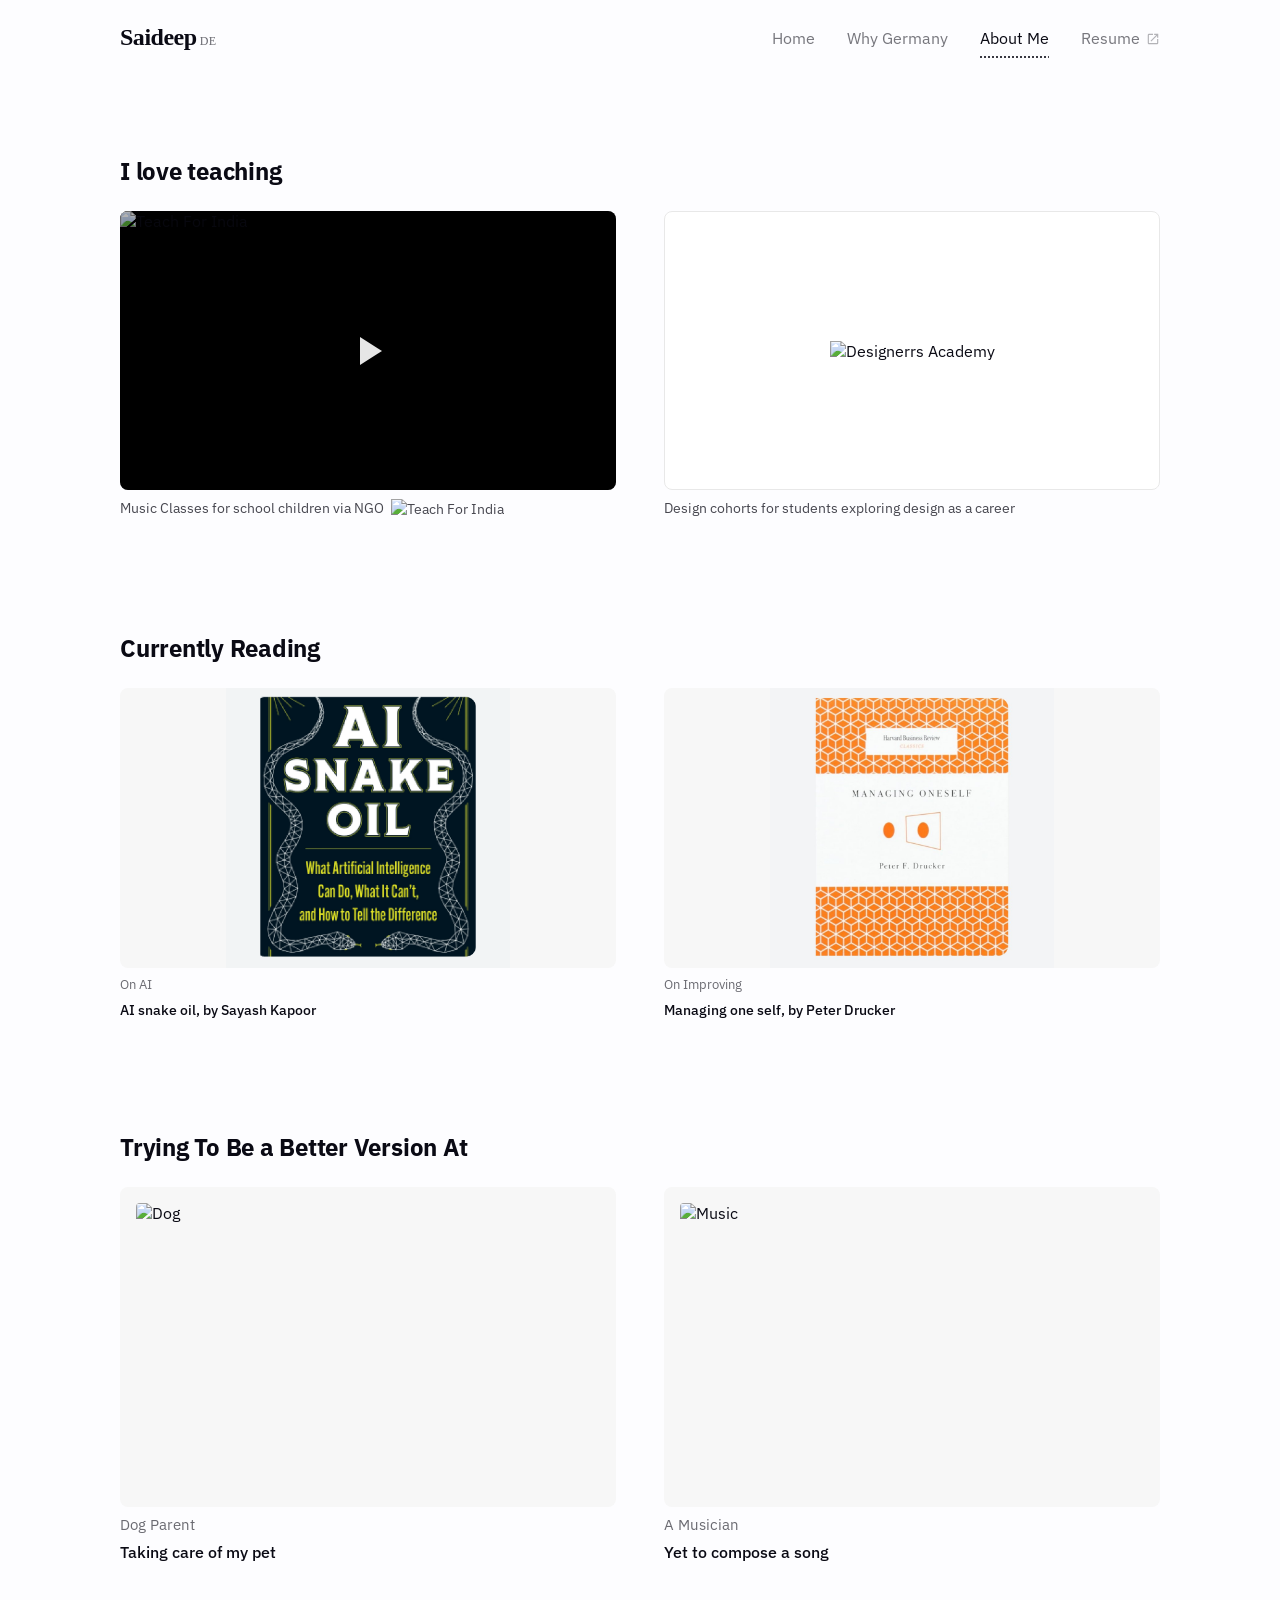
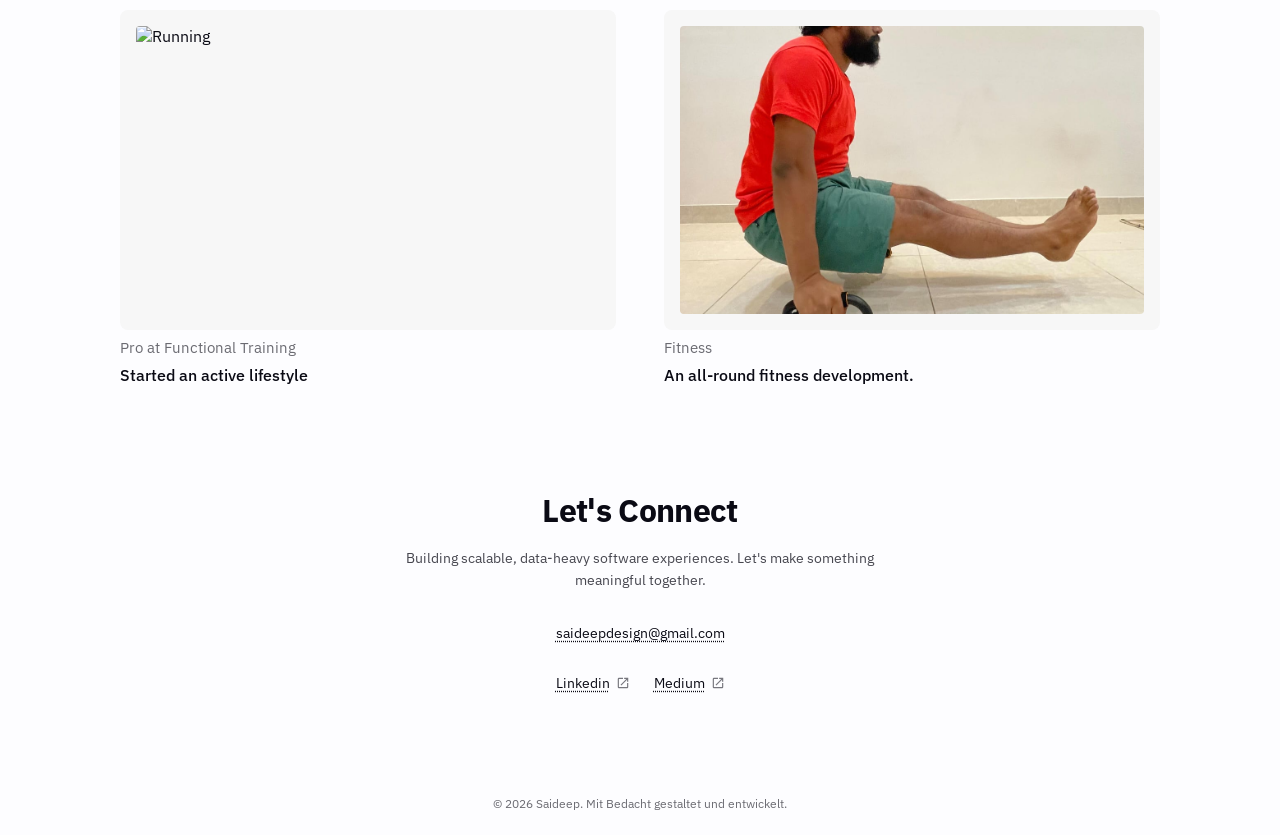
==== commit 3fe13a64: "Replace sleep hobby with fitness photo" ====
--- a/aboutme.html
+++ b/aboutme.html
@@ -105,10 +105,10 @@
         </div>
         <div class="hobby-item">
           <div class="hobby-img">
-            <img src="https://saideepv.github.io/Coomon-portfolios-design-system/assets/Common%20Images/Sleep.png" alt="Sleep" />
+            <img src="images/hobby-exercise-balance.jpg" alt="Saideep practicing an L-sit exercise" />
           </div>
-          <p class="hobby-tag">7+ Hour Sleep</p>
-          <p class="hobby-title">No. 1 driver of longevity</p>
+          <p class="hobby-tag">Fitness</p>
+          <p class="hobby-title">An all-round fitness development.</p>
         </div>
       </div>
     </div>
--- a/portfolio-ds.css
+++ b/portfolio-ds.css
@@ -398,6 +398,15 @@
 .home-fact h2 { font-size: var(--font-size-16); font-weight: var(--font-weight-bold); line-height: var(--line-height-snug); margin-bottom: var(--space-1); }
 .home-fact p { font-size: var(--font-size-16); color: var(--color-text-secondary); line-height: var(--line-height-relaxed); }
 
+
+.home-expertise { max-width: 1440px; margin: 0 auto; padding: 0 var(--space-page-margin); }
+.home-expertise .section-title { font-size: var(--font-size-24); font-weight: var(--font-weight-bold); letter-spacing: var(--tracking-snug); margin-bottom: var(--space-5); }
+.home-expertise-grid { display: grid; grid-template-columns: repeat(2, minmax(0, 1fr)); gap: var(--space-card-gap-cozy); }
+.expertise-card { background: var(--color-bg-card); border-radius: var(--radius-card); padding: var(--space-card-padding-lg); }
+.expertise-card h3 { font-size: var(--font-size-22); font-weight: var(--font-weight-bold); line-height: var(--line-height-snug); margin-bottom: var(--space-3); }
+.expertise-tags { display: flex; flex-wrap: wrap; gap: var(--space-2); list-style: none; padding: 0; margin: 0; }
+.expertise-tags li { background: var(--color-bg-tag); border-radius: var(--radius-pill); color: var(--color-text-secondary); font-size: var(--font-size-14); line-height: var(--line-height-normal); padding: var(--space-1) var(--space-2); }
+
 .hero-photo {
   width: 28%;
   flex-shrink: 0;
@@ -411,7 +420,6 @@
   width: 100%; height: 100%;
   object-fit: cover;
   object-position: top center;
-  filter: grayscale(100%);
   display: block;
 }
 
@@ -605,6 +613,7 @@
   body.page-home .home-facts { grid-template-columns: 1fr 1fr; padding: 0 var(--space-page-margin-tablet); }
   body.page-home .home-fact:last-child { grid-column: 1 / -1; }
   body.page-home .section { padding: var(--space-6) var(--space-page-margin-tablet); }
+  body.page-home .home-expertise { padding: 0 var(--space-page-margin-tablet); }
   body.page-home .work-grid { grid-template-columns: 1fr; gap: var(--space-3); }
   body.page-home .why-grid { grid-template-columns: 1fr; }
   body.page-home .why-card.full { grid-column: 1; }
@@ -638,6 +647,8 @@
   body.page-home .home-facts { grid-template-columns: 1fr; padding: 0 var(--space-page-margin-mobile); gap: var(--space-2); }
   body.page-home .home-fact:last-child { grid-column: auto; }
   body.page-home .section { padding: var(--space-5) var(--space-page-margin-mobile); }
+  body.page-home .home-expertise { padding: 0 var(--space-page-margin-mobile); }
+  body.page-home .home-expertise-grid { grid-template-columns: 1fr; }
   body.page-home .work-card { flex-direction: column; }
   body.page-home .work-card-image { width: 100%; height: 180px; }
   body.page-home .journey-grid { grid-template-columns: 1fr; }
